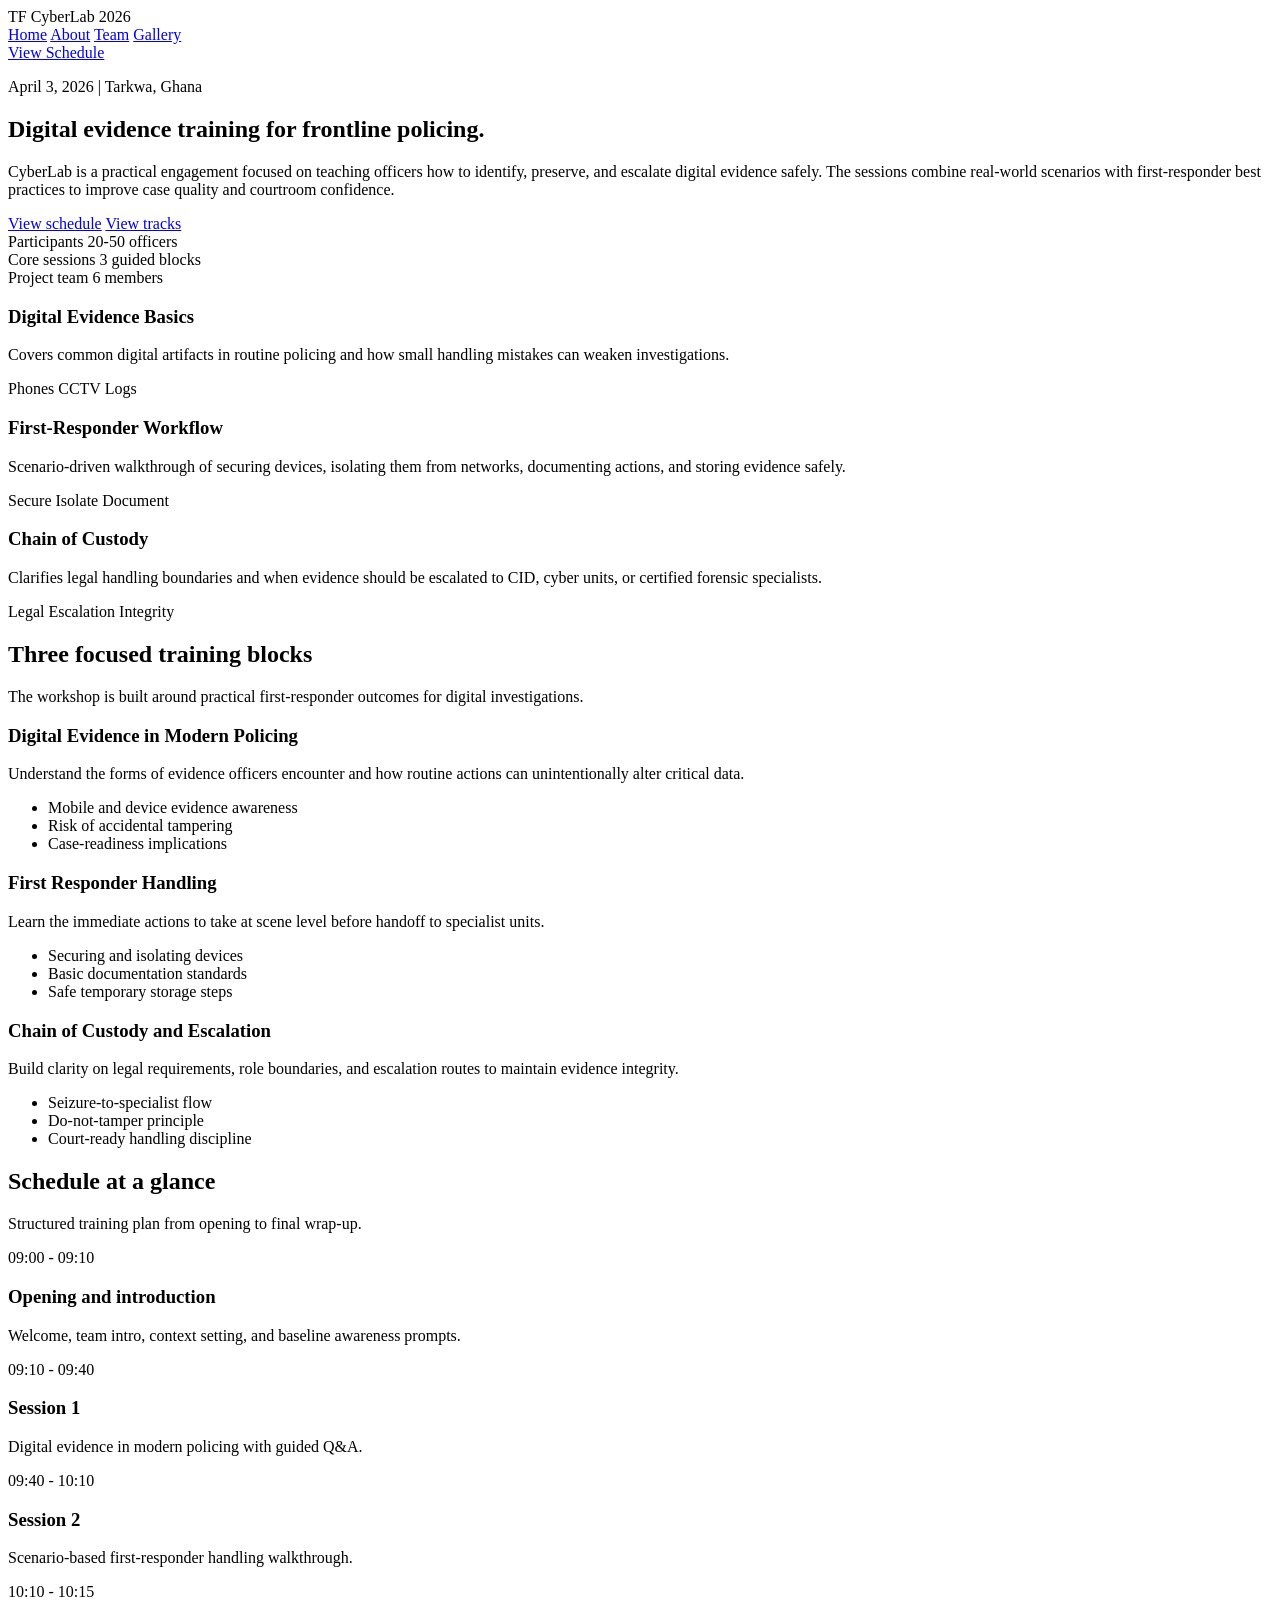
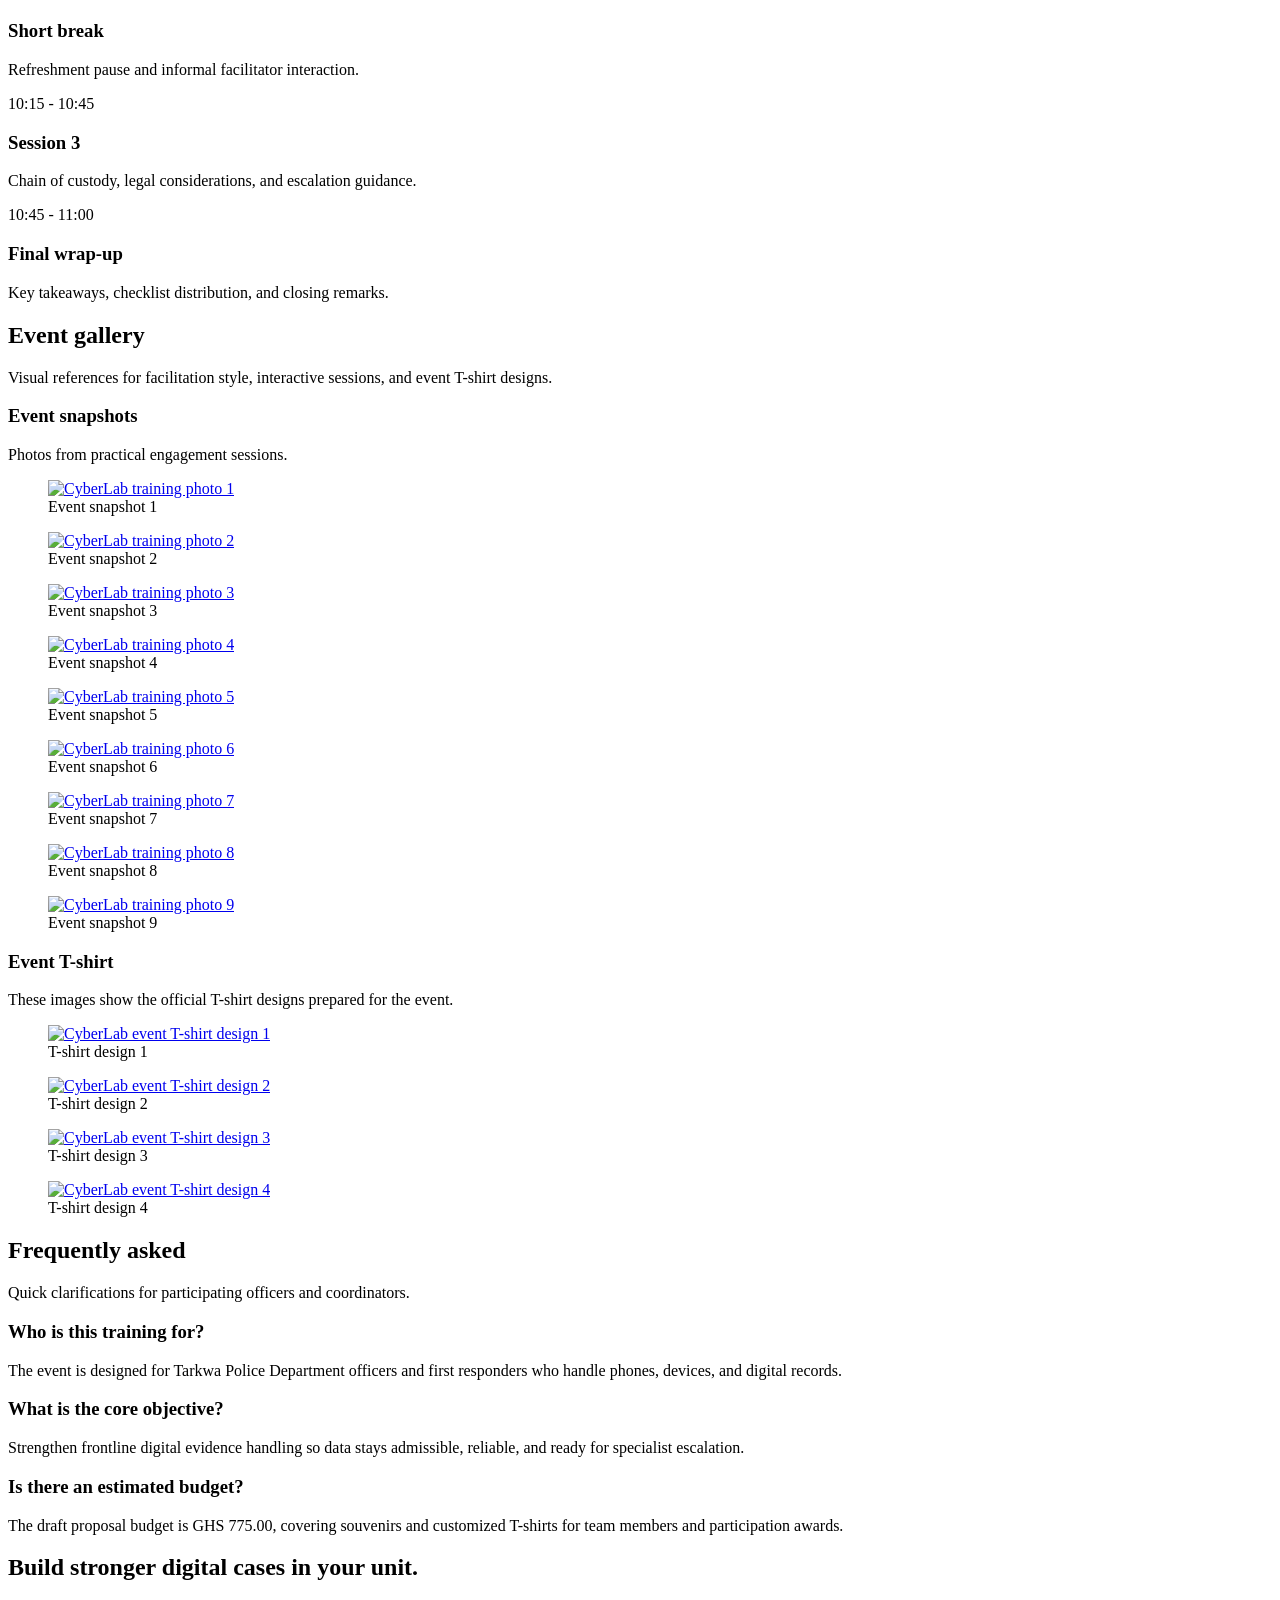
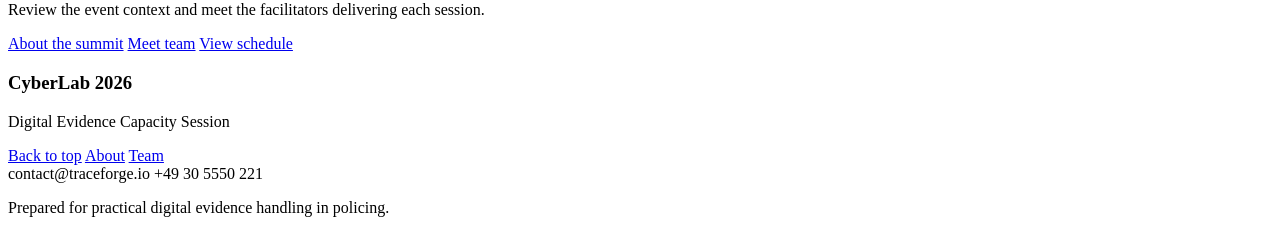
==== index.html @ be818b18 "Add files via upload" ====
<!DOCTYPE html>
<html lang="en">
  <head>
    <meta charset="UTF-8" />
    <meta name="viewport" content="width=device-width, initial-scale=1.0" />
    <title>CyberLab 2026 | Digital Evidence Training Event</title>
    <meta
      name="description"
      content="CyberLab 2026: A practical digital evidence and cyber safety training event for Tarkwa Police Department officers."
    />
    <link rel="preconnect" href="https://fonts.googleapis.com" />
    <link rel="preconnect" href="https://fonts.gstatic.com" crossorigin />
    <link
      href="https://fonts.googleapis.com/css2?family=Space+Grotesk:wght@300;400;500;600;700&family=IBM+Plex+Mono:wght@300;400;500;600&display=swap"
      rel="stylesheet"
    />
    <link rel="stylesheet" href="styles.css" />
  </head>
  <body>
    <div class="noise" aria-hidden="true"></div>
    <header class="site-header" id="top">
      <nav class="nav">
        <div class="brand">
          <span class="brand-mark">TF</span>
          <span class="brand-text">CyberLab 2026</span>
        </div>
        <div class="nav-links">
          <a href="index.html">Home</a>
          <a href="about.html">About</a>
          <a href="team.html">Team</a>
          <a href="#gallery">Gallery</a>
        </div>
        <a class="nav-cta" href="#schedule">View Schedule</a>
      </nav>

      <section class="hero">
        <div class="hero-content">
          <p class="hero-kicker">April 3, 2026 | Tarkwa, Ghana</p>
          <h1>Digital evidence training for frontline policing.</h1>
          <p class="hero-subtitle">
            CyberLab is a practical engagement focused on teaching officers how
            to identify, preserve, and escalate digital evidence safely. The
            sessions combine real-world scenarios with first-responder best
            practices to improve case quality and courtroom confidence.
          </p>
          <div class="hero-actions">
            <a class="primary" href="#schedule">View schedule</a>
            <a class="secondary" href="#tracks">View tracks</a>
          </div>
          <div class="hero-meta">
            <div>
              <span class="meta-label">Participants</span>
              <span class="meta-value">20-50 officers</span>
            </div>
            <div>
              <span class="meta-label">Core sessions</span>
              <span class="meta-value">3 guided blocks</span>
            </div>
            <div>
              <span class="meta-label">Project team</span>
              <span class="meta-value">6 members</span>
            </div>
          </div>
        </div>
        <div class="hero-panel">
          <div class="panel-card">
            <h3>Digital Evidence Basics</h3>
            <p>
              Covers common digital artifacts in routine policing and how small
              handling mistakes can weaken investigations.
            </p>
            <div class="panel-tags">
              <span>Phones</span>
              <span>CCTV</span>
              <span>Logs</span>
            </div>
          </div>
          <div class="panel-card panel-highlight">
            <h3>First-Responder Workflow</h3>
            <p>
              Scenario-driven walkthrough of securing devices, isolating them
              from networks, documenting actions, and storing evidence safely.
            </p>
            <div class="panel-tags">
              <span>Secure</span>
              <span>Isolate</span>
              <span>Document</span>
            </div>
          </div>
          <div class="panel-card">
            <h3>Chain of Custody</h3>
            <p>
              Clarifies legal handling boundaries and when evidence should be
              escalated to CID, cyber units, or certified forensic specialists.
            </p>
            <div class="panel-tags">
              <span>Legal</span>
              <span>Escalation</span>
              <span>Integrity</span>
            </div>
          </div>
        </div>
      </section>
    </header>

    <main>
      <section class="tracks" id="tracks">
        <div class="section-header">
          <h2>Three focused training blocks</h2>
          <p>
            The workshop is built around practical first-responder outcomes for
            digital investigations.
          </p>
        </div>
        <div class="track-grid">
          <article class="track-card">
            <h3>Digital Evidence in Modern Policing</h3>
            <p>
              Understand the forms of evidence officers encounter and how routine
              actions can unintentionally alter critical data.
            </p>
            <ul>
              <li>Mobile and device evidence awareness</li>
              <li>Risk of accidental tampering</li>
              <li>Case-readiness implications</li>
            </ul>
          </article>
          <article class="track-card">
            <h3>First Responder Handling</h3>
            <p>
              Learn the immediate actions to take at scene level before handoff
              to specialist units.
            </p>
            <ul>
              <li>Securing and isolating devices</li>
              <li>Basic documentation standards</li>
              <li>Safe temporary storage steps</li>
            </ul>
          </article>
          <article class="track-card">
            <h3>Chain of Custody and Escalation</h3>
            <p>
              Build clarity on legal requirements, role boundaries, and escalation
              routes to maintain evidence integrity.
            </p>
            <ul>
              <li>Seizure-to-specialist flow</li>
              <li>Do-not-tamper principle</li>
              <li>Court-ready handling discipline</li>
            </ul>
          </article>
        </div>
      </section>

      <section class="schedule" id="schedule">
        <div class="section-header">
          <h2>Schedule at a glance</h2>
          <p>Structured training plan from opening to final wrap-up.</p>
        </div>
        <div class="schedule-grid">
          <div class="schedule-card">
            <span class="time">09:00 - 09:10</span>
            <h3>Opening and introduction</h3>
            <p>Welcome, team intro, context setting, and baseline awareness prompts.</p>
          </div>
          <div class="schedule-card">
            <span class="time">09:10 - 09:40</span>
            <h3>Session 1</h3>
            <p>Digital evidence in modern policing with guided Q&A.</p>
          </div>
          <div class="schedule-card">
            <span class="time">09:40 - 10:10</span>
            <h3>Session 2</h3>
            <p>Scenario-based first-responder handling walkthrough.</p>
          </div>
          <div class="schedule-card">
            <span class="time">10:10 - 10:15</span>
            <h3>Short break</h3>
            <p>Refreshment pause and informal facilitator interaction.</p>
          </div>
          <div class="schedule-card">
            <span class="time">10:15 - 10:45</span>
            <h3>Session 3</h3>
            <p>Chain of custody, legal considerations, and escalation guidance.</p>
          </div>
          <div class="schedule-card">
            <span class="time">10:45 - 11:00</span>
            <h3>Final wrap-up</h3>
            <p>Key takeaways, checklist distribution, and closing remarks.</p>
          </div>
        </div>
      </section>
      <section class="gallery" id="gallery">
        <div class="section-header">
          <h2>Event gallery</h2>
          <p>Visual references for facilitation style, interactive sessions, and event T-shirt designs.</p>
        </div>
        <div class="gallery-subhead">
          <h3>Event snapshots</h3>
          <p>Photos from practical engagement sessions.</p>
        </div>
        <div class="gallery-grid">
          <figure class="gallery-card">
            <a href="photo_2026-03-03_19-58-58.jpg" target="_blank" rel="noopener noreferrer">
              <img
                src="photo_2026-03-03_19-58-58.jpg"
                alt="CyberLab training photo 1"
                loading="lazy"
              />
            </a>
            <figcaption>Event snapshot 1</figcaption>
          </figure>
          <figure class="gallery-card">
            <a href="photo_2026-03-03_19-58-59.jpg" target="_blank" rel="noopener noreferrer">
              <img
                src="photo_2026-03-03_19-58-59.jpg"
                alt="CyberLab training photo 2"
                loading="lazy"
              />
            </a>
            <figcaption>Event snapshot 2</figcaption>
          </figure>
          <figure class="gallery-card">
            <a href="photo_2026-03-03_19-59-12.jpg" target="_blank" rel="noopener noreferrer">
              <img
                src="photo_2026-03-03_19-59-12.jpg"
                alt="CyberLab training photo 3"
                loading="lazy"
              />
            </a>
            <figcaption>Event snapshot 3</figcaption>
          </figure>
          <figure class="gallery-card">
            <a href="photo_2026-03-03_19-59-26.jpg" target="_blank" rel="noopener noreferrer">
              <img
                src="photo_2026-03-03_19-59-26.jpg"
                alt="CyberLab training photo 4"
                loading="lazy"
              />
            </a>
            <figcaption>Event snapshot 4</figcaption>
          </figure>
          <figure class="gallery-card">
            <a href="photo_2026-03-03_19-59-29.jpg" target="_blank" rel="noopener noreferrer">
              <img
                src="photo_2026-03-03_19-59-29.jpg"
                alt="CyberLab training photo 5"
                loading="lazy"
              />
            </a>
            <figcaption>Event snapshot 5</figcaption>
          </figure>
          <figure class="gallery-card">
            <a href="photo_2026-03-03_20-04-08.jpg" target="_blank" rel="noopener noreferrer">
              <img
                src="photo_2026-03-03_20-04-08.jpg"
                alt="CyberLab training photo 6"
                loading="lazy"
              />
            </a>
            <figcaption>Event snapshot 6</figcaption>
          </figure>
          <figure class="gallery-card">
            <a href="photo_2026-03-03_20-04-20.jpg" target="_blank" rel="noopener noreferrer">
              <img
                src="photo_2026-03-03_20-04-20.jpg"
                alt="CyberLab training photo 7"
                loading="lazy"
              />
            </a>
            <figcaption>Event snapshot 7</figcaption>
          </figure>
          <figure class="gallery-card">
            <a href="photo_2026-03-03_20-05-11.jpg" target="_blank" rel="noopener noreferrer">
              <img
                src="photo_2026-03-03_20-05-11.jpg"
                alt="CyberLab training photo 8"
                loading="lazy"
              />
            </a>
            <figcaption>Event snapshot 8</figcaption>
          </figure>
          <figure class="gallery-card">
            <a href="photo_2026-03-03_20-05-29.jpg" target="_blank" rel="noopener noreferrer">
              <img
                src="photo_2026-03-03_20-05-29.jpg"
                alt="CyberLab training photo 9"
                loading="lazy"
              />
            </a>
            <figcaption>Event snapshot 9</figcaption>
          </figure>
        </div>

        <div class="gallery-subhead">
          <h3>Event T-shirt</h3>
          <p>These images show the official T-shirt designs prepared for the event.</p>
        </div>
        <div class="gallery-grid">
          <figure class="gallery-card">
            <a href="IMG-20260313-WA0047.jpg" target="_blank" rel="noopener noreferrer">
              <img
                src="IMG-20260313-WA0047.jpg"
                alt="CyberLab event T-shirt design 1"
                loading="lazy"
              />
            </a>
            <figcaption>T-shirt design 1</figcaption>
          </figure>
          <figure class="gallery-card">
            <a href="IMG-20260313-WA0048.jpg" target="_blank" rel="noopener noreferrer">
              <img
                src="IMG-20260313-WA0048.jpg"
                alt="CyberLab event T-shirt design 2"
                loading="lazy"
              />
            </a>
            <figcaption>T-shirt design 2</figcaption>
          </figure>
          <figure class="gallery-card">
            <a href="IMG-20260313-WA0049.jpg" target="_blank" rel="noopener noreferrer">
              <img
                src="IMG-20260313-WA0049.jpg"
                alt="CyberLab event T-shirt design 3"
                loading="lazy"
              />
            </a>
            <figcaption>T-shirt design 3</figcaption>
          </figure>
          <figure class="gallery-card">
            <a href="IMG-20260313-WA0050.jpg" target="_blank" rel="noopener noreferrer">
              <img
                src="IMG-20260313-WA0050.jpg"
                alt="CyberLab event T-shirt design 4"
                loading="lazy"
              />
            </a>
            <figcaption>T-shirt design 4</figcaption>
          </figure>
        </div>
      </section>

      <section class="faq" id="faq">
        <div class="section-header">
          <h2>Frequently asked</h2>
          <p>Quick clarifications for participating officers and coordinators.</p>
        </div>
        <div class="faq-grid">
          <div class="faq-item">
            <h3>Who is this training for?</h3>
            <p>
              The event is designed for Tarkwa Police Department officers and
              first responders who handle phones, devices, and digital records.
            </p>
          </div>
          <div class="faq-item">
            <h3>What is the core objective?</h3>
            <p>
              Strengthen frontline digital evidence handling so data stays
              admissible, reliable, and ready for specialist escalation.
            </p>
          </div>
          <div class="faq-item">
            <h3>Is there an estimated budget?</h3>
            <p>
              The draft proposal budget is GHS 775.00, covering souvenirs and
              customized T-shirts for team members and participation awards.
            </p>
          </div>
        </div>
      </section>

      <section class="cta-strip">
        <div>
          <h2>Build stronger digital cases in your unit.</h2>
          <p>Review the event context and meet the facilitators delivering each session.</p>
        </div>
        <div class="cta-actions">
          <a class="secondary" href="about.html">About the summit</a>
          <a class="secondary" href="team.html">Meet team</a>
          <a class="primary" href="#schedule">View schedule</a>
        </div>
      </section>
    </main>

    <footer class="footer">
      <div class="footer-content">
        <div>
          <h3>CyberLab 2026</h3>
          <p>Digital Evidence Capacity Session</p>
        </div>
        <div class="footer-links">
          <a href="#top">Back to top</a>
          <a href="about.html">About</a>
          <a href="team.html">Team</a>
        </div>
        <div class="footer-contact">
          <span>contact@traceforge.io</span>
          <span>+49 30 5550 221</span>
        </div>
      </div>
      <p class="footer-note">Prepared for practical digital evidence handling in policing.</p>
    </footer>

    <script src="script.js"></script>
  </body>
</html>
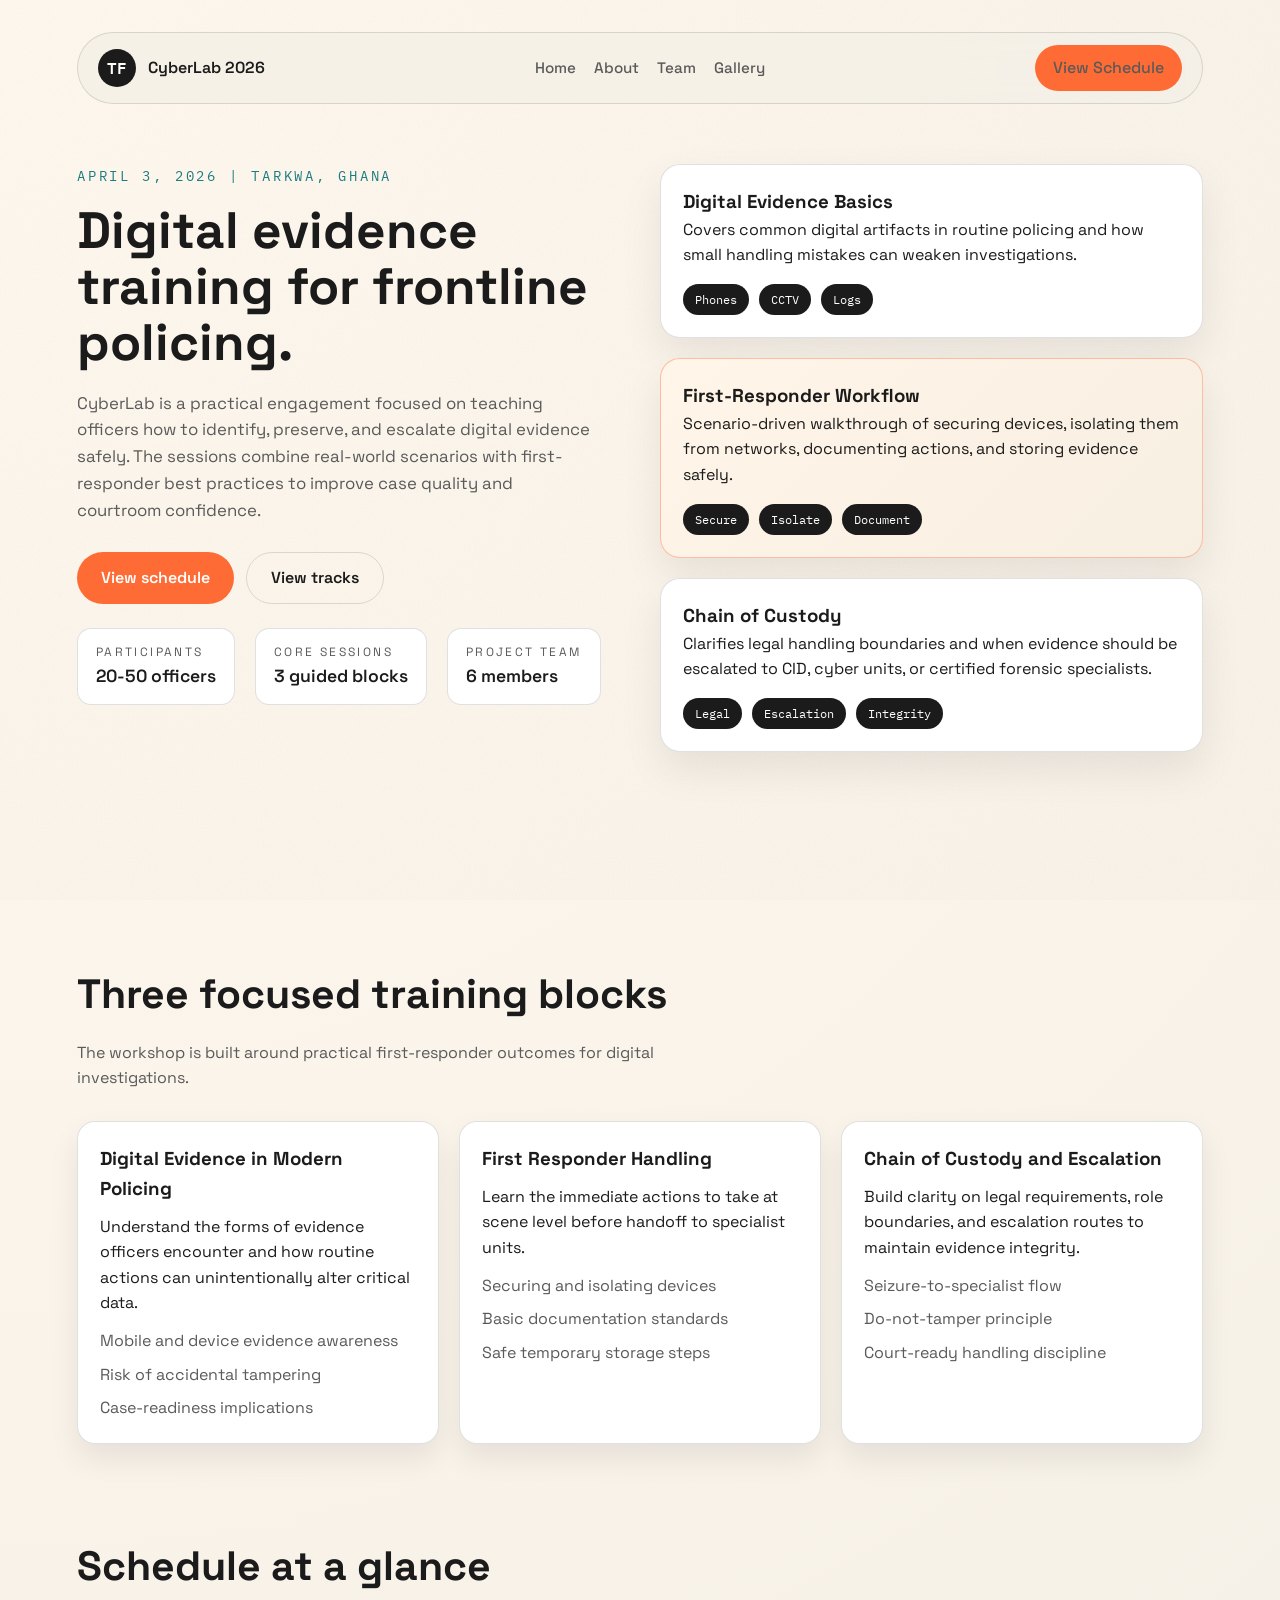
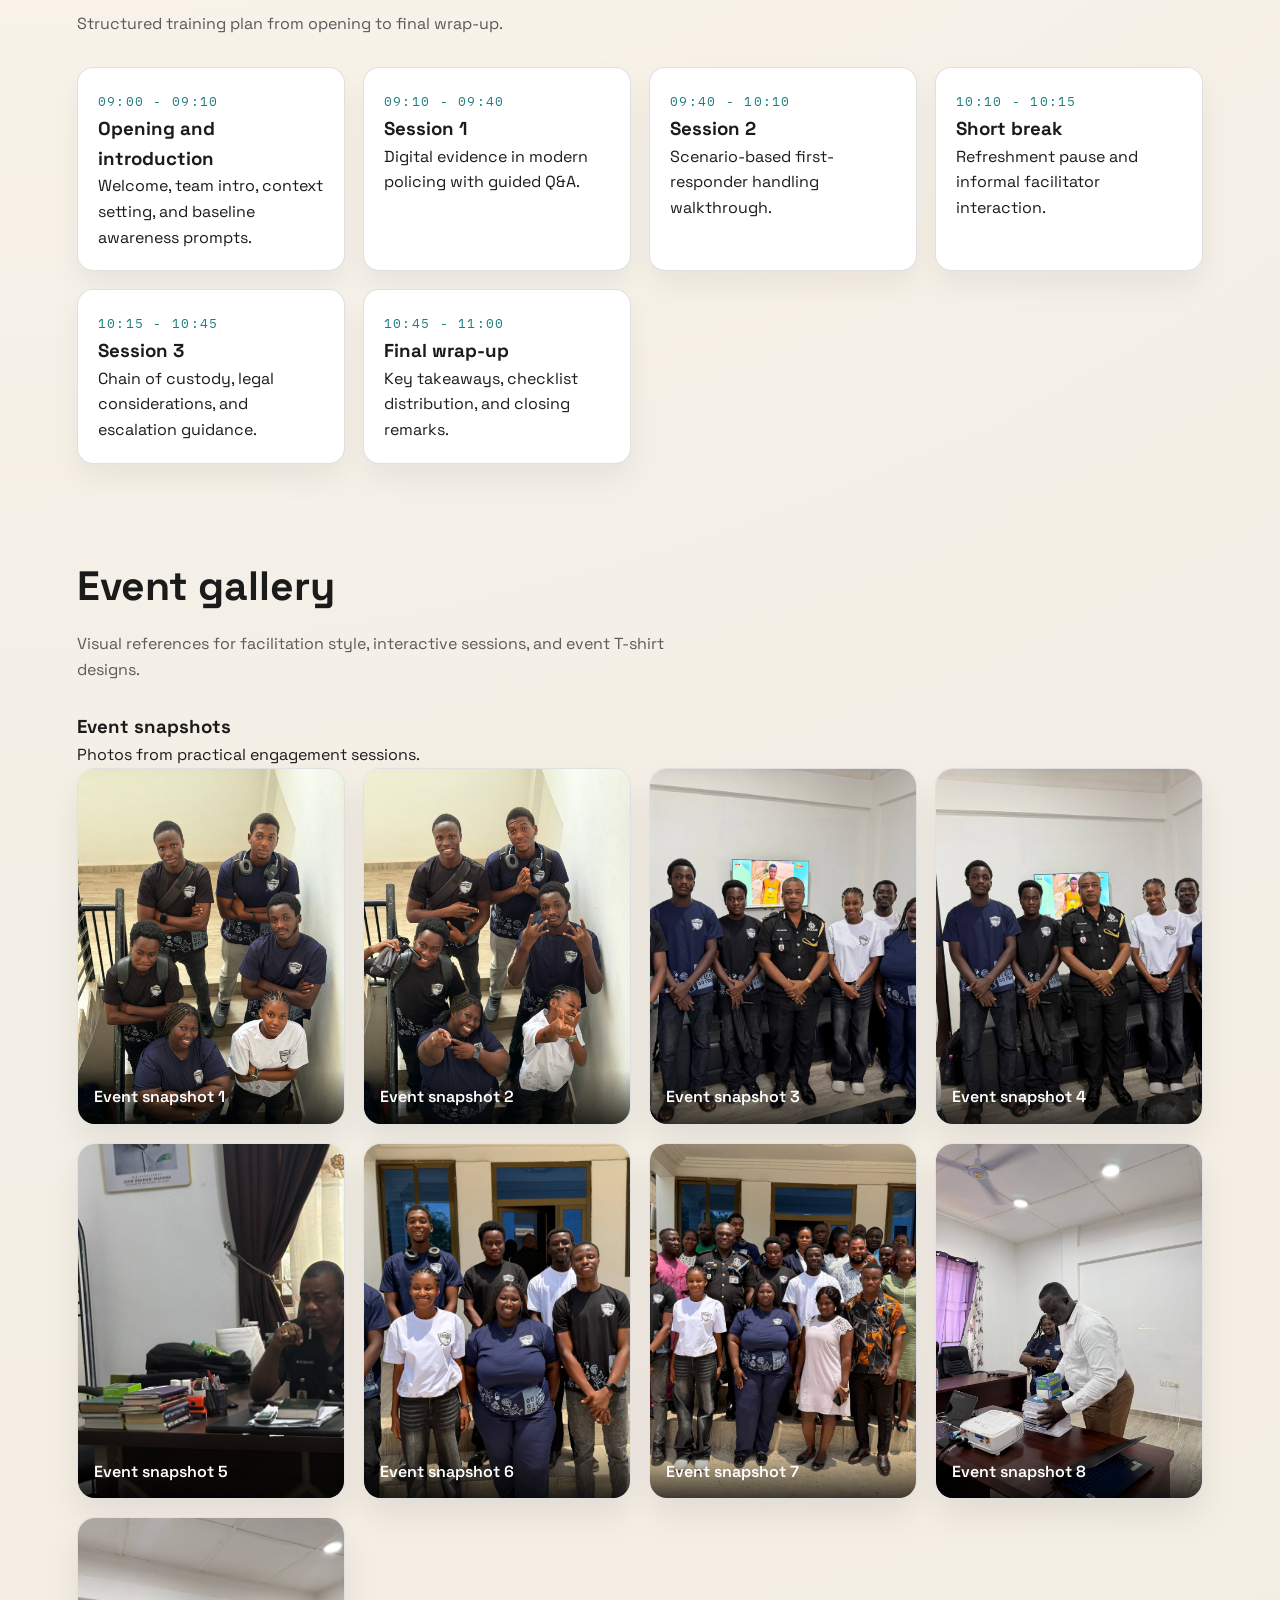
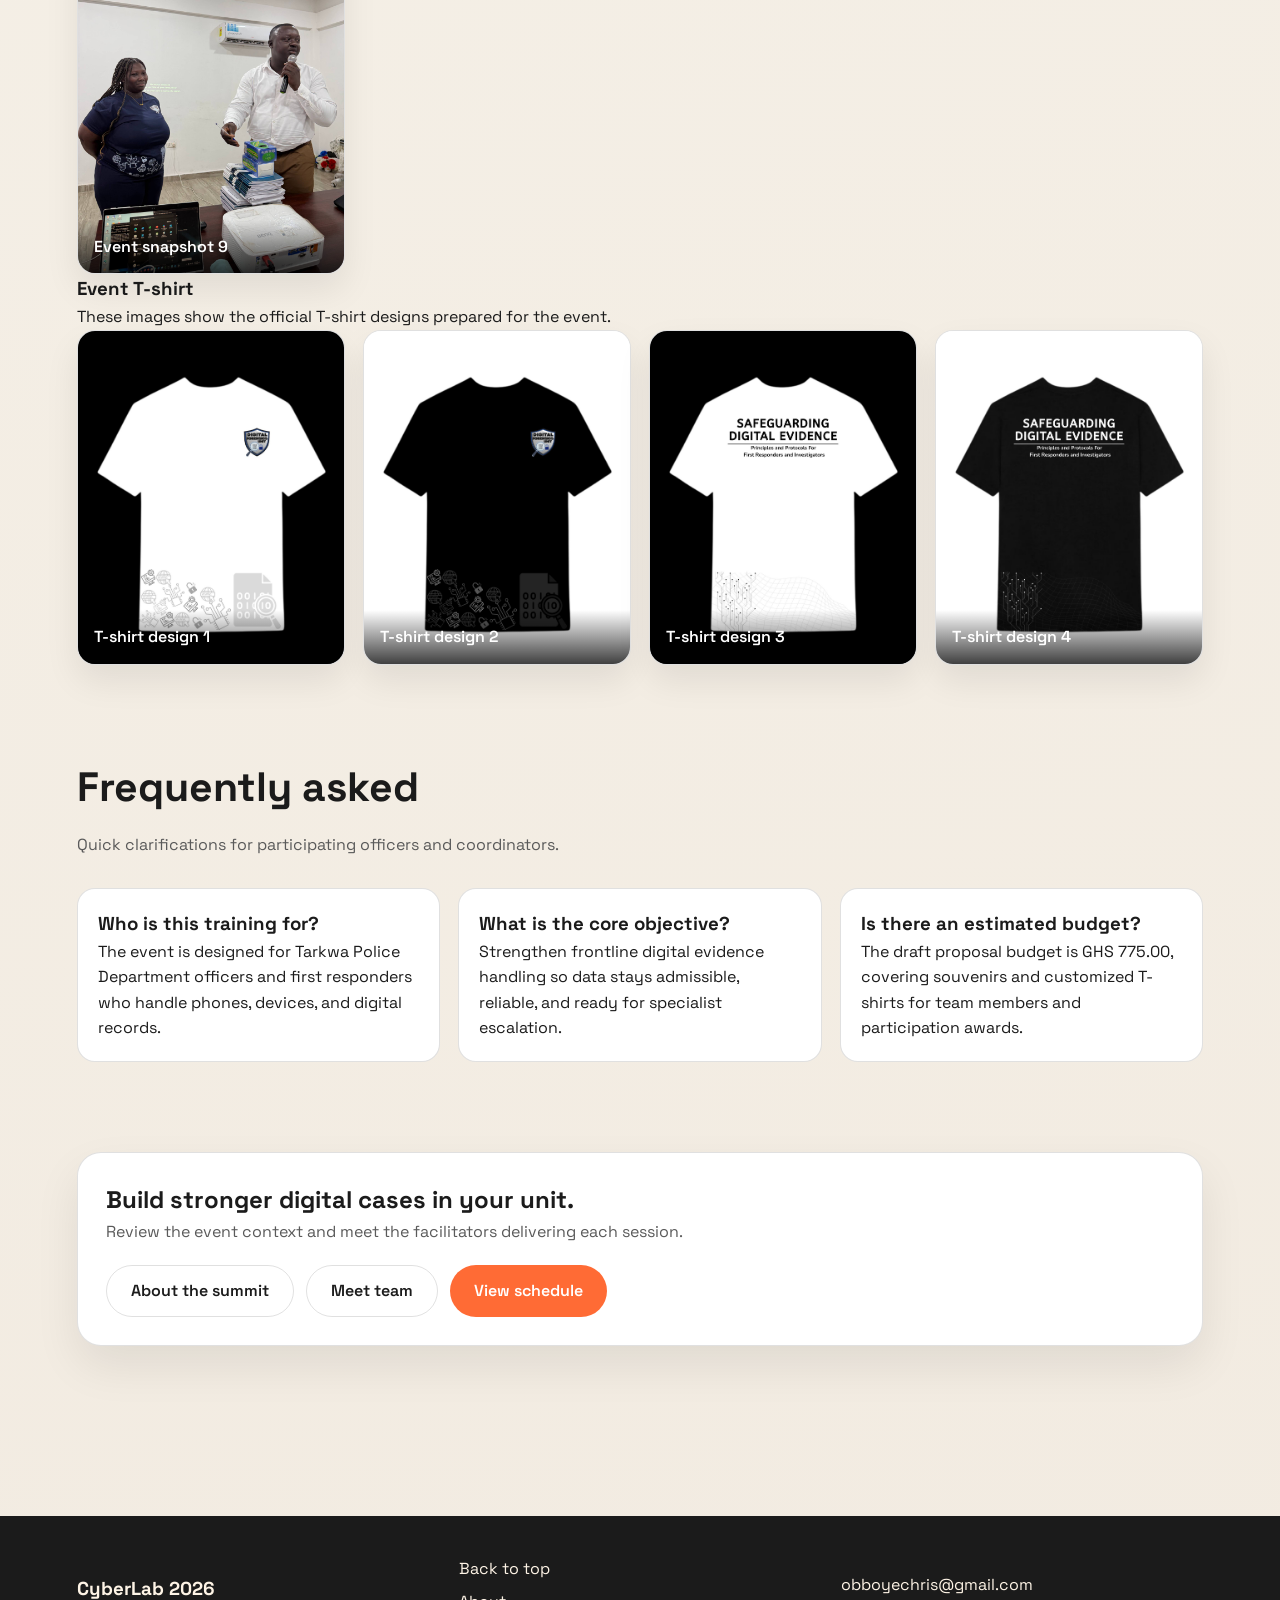
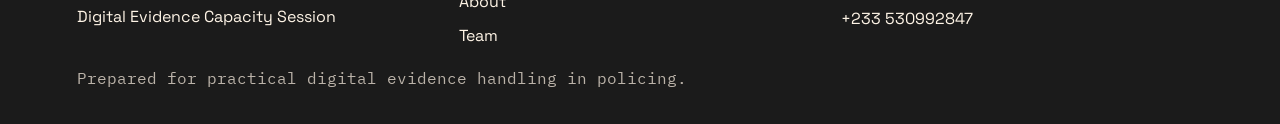
==== commit 30c7f7f3: "Fix HTML encoding issues and clean up markup" ====
--- a/index.html
+++ b/index.html
@@ -395,8 +395,8 @@
           <a href="team.html">Team</a>
         </div>
         <div class="footer-contact">
-          <span>contact@traceforge.io</span>
-          <span>+49 30 5550 221</span>
+          <span>obboyechris@gmail.com</span>
+          <span>+233 530992847</span>
         </div>
       </div>
       <p class="footer-note">Prepared for practical digital evidence handling in policing.</p>
--- a/styles.css
+++ b/styles.css
@@ -0,0 +1,664 @@
+:root {
+  color-scheme: light;
+  --bg: #f5f0e7;
+  --bg-deep: #efe6d9;
+  --ink: #1b1b1b;
+  --muted: #5a5a5a;
+  --accent: #ff6b35;
+  --accent-dark: #c64c1a;
+  --teal: #1c7c7e;
+  --card: #ffffff;
+  --border: rgba(0, 0, 0, 0.12);
+  --shadow: 0 20px 60px rgba(0, 0, 0, 0.12);
+  --mono: "IBM Plex Mono", monospace;
+  --sans: "Space Grotesk", sans-serif;
+}
+
+* {
+  box-sizing: border-box;
+  margin: 0;
+  padding: 0;
+}
+
+body {
+  font-family: var(--sans);
+  background: radial-gradient(circle at top left, #fff8ee 0%, var(--bg) 45%, #f2ebe1 100%);
+  color: var(--ink);
+  line-height: 1.6;
+}
+
+.noise {
+  position: fixed;
+  inset: 0;
+  background-image: url("data:image/svg+xml,%3Csvg xmlns='http://www.w3.org/2000/svg' width='160' height='160' viewBox='0 0 160 160'%3E%3Cfilter id='n'%3E%3CfeTurbulence type='fractalNoise' baseFrequency='0.8' numOctaves='2' stitchTiles='stitch'/%3E%3C/filter%3E%3Crect width='160' height='160' filter='url(%23n)' opacity='0.06'/%3E%3C/svg%3E");
+  pointer-events: none;
+  mix-blend-mode: multiply;
+  z-index: 1;
+}
+
+.site-header {
+  position: relative;
+  overflow: hidden;
+  padding: 32px 6vw 80px;
+}
+
+.nav {
+  display: flex;
+  align-items: center;
+  justify-content: space-between;
+  gap: 24px;
+  position: sticky;
+  top: 0;
+  z-index: 5;
+  background: rgba(245, 240, 231, 0.85);
+  border: 1px solid var(--border);
+  border-radius: 999px;
+  padding: 12px 20px;
+  backdrop-filter: blur(10px);
+}
+
+.brand {
+  display: flex;
+  align-items: center;
+  gap: 12px;
+  font-weight: 600;
+}
+
+.brand-mark {
+  display: grid;
+  place-items: center;
+  width: 38px;
+  height: 38px;
+  border-radius: 50%;
+  background: var(--ink);
+  color: #fff;
+  font-family: var(--mono);
+}
+
+.brand-text {
+  font-size: 1rem;
+}
+
+.nav-links {
+  display: flex;
+  gap: 18px;
+  font-size: 0.95rem;
+}
+
+.nav a {
+  color: var(--muted);
+  text-decoration: none;
+  font-weight: 500;
+}
+
+.nav a:hover {
+  color: var(--ink);
+}
+
+.nav-cta {
+  background: var(--accent);
+  color: #fff;
+  border: none;
+  padding: 10px 18px;
+  border-radius: 999px;
+  font-weight: 600;
+  cursor: pointer;
+  text-decoration: none;
+  display: inline-flex;
+  align-items: center;
+  transition: transform 0.2s ease, box-shadow 0.2s ease;
+}
+
+.nav-cta:hover {
+  transform: translateY(-1px);
+  box-shadow: var(--shadow);
+}
+
+.hero {
+  display: grid;
+  grid-template-columns: repeat(auto-fit, minmax(280px, 1fr));
+  gap: 40px;
+  margin-top: 60px;
+  position: relative;
+  z-index: 2;
+}
+
+.hero-content h1 {
+  font-size: clamp(2.6rem, 4vw, 4.4rem);
+  line-height: 1.1;
+  margin-bottom: 18px;
+}
+
+.hero-kicker {
+  font-family: var(--mono);
+  text-transform: uppercase;
+  font-size: 0.9rem;
+  letter-spacing: 0.2em;
+  color: var(--teal);
+  margin-bottom: 16px;
+}
+
+.hero-subtitle {
+  font-size: 1.05rem;
+  color: var(--muted);
+  max-width: 520px;
+}
+
+.hero-actions {
+  display: flex;
+  flex-wrap: wrap;
+  gap: 12px;
+  margin: 28px 0 24px;
+}
+.secondary {
+  background: transparent;
+  border: 1px solid var(--border);
+  color: var(--ink);
+}
+
+.secondary:hover {
+  transform: translateY(-1px);
+  box-shadow: var(--shadow);
+}
+
+.primary,
+.secondary {
+  border: none;
+  border-radius: 999px;
+  padding: 12px 24px;
+  font-weight: 600;
+  cursor: pointer;
+  transition: transform 0.2s ease, box-shadow 0.2s ease;
+  text-decoration: none;
+  display: inline-flex;
+  align-items: center;
+  justify-content: center;
+  gap: 8px;
+}
+
+.primary {
+  background: var(--accent);
+  color: #fff;
+}
+
+.secondary {
+  background: transparent;
+  border: 1px solid var(--border);
+  color: var(--ink);
+}
+
+.primary:hover,
+.secondary:hover {
+  transform: translateY(-1px);
+  box-shadow: var(--shadow);
+}
+
+.page-hero {
+  margin-top: 50px;
+  display: grid;
+  gap: 20px;
+  max-width: 720px;
+  position: relative;
+  z-index: 2;
+}
+
+.page-hero h1 {
+  font-size: clamp(2.4rem, 4vw, 3.8rem);
+  line-height: 1.1;
+}
+
+.page-hero p {
+  color: var(--muted);
+  font-size: 1.05rem;
+}
+
+.hero-meta {
+  display: flex;
+  flex-wrap: wrap;
+  gap: 20px;
+}
+
+.hero-meta div {
+  background: var(--card);
+  border-radius: 14px;
+  padding: 14px 18px;
+  border: 1px solid var(--border);
+  min-width: 150px;
+}
+
+.meta-label {
+  display: block;
+  font-size: 0.75rem;
+  text-transform: uppercase;
+  letter-spacing: 0.2em;
+  color: var(--muted);
+}
+
+.meta-value {
+  font-size: 1.1rem;
+  font-weight: 600;
+}
+
+.hero-panel {
+  display: grid;
+  gap: 20px;
+}
+
+.panel-card {
+  background: var(--card);
+  border-radius: 20px;
+  padding: 22px;
+  border: 1px solid var(--border);
+  box-shadow: 0 18px 40px rgba(0, 0, 0, 0.08);
+  transition: transform 0.2s ease;
+}
+
+.panel-card:hover {
+  transform: translateY(-4px);
+}
+
+.panel-highlight {
+  background: linear-gradient(135deg, #fff5e8, #f7efe2);
+  border: 1px solid rgba(255, 107, 53, 0.4);
+}
+
+.panel-tags {
+  display: flex;
+  gap: 10px;
+  margin-top: 16px;
+  flex-wrap: wrap;
+}
+
+.panel-tags span {
+  background: #1b1b1b;
+  color: #fff;
+  padding: 6px 12px;
+  border-radius: 999px;
+  font-size: 0.75rem;
+  font-family: var(--mono);
+}
+
+main {
+  padding: 40px 6vw 80px;
+}
+
+section {
+  margin-bottom: 90px;
+}
+
+.section-header {
+  max-width: 620px;
+  margin-bottom: 30px;
+}
+
+.section-header h2 {
+  font-size: clamp(2rem, 3.2vw, 3rem);
+  margin-bottom: 12px;
+}
+
+.section-header p {
+  color: var(--muted);
+}
+
+.about {
+  display: grid;
+  grid-template-columns: repeat(auto-fit, minmax(280px, 1fr));
+  gap: 40px;
+  align-items: center;
+}
+
+.about-list {
+  list-style: none;
+  margin-top: 18px;
+  display: grid;
+  gap: 12px;
+}
+
+.about-list li {
+  padding-left: 24px;
+  position: relative;
+  color: var(--muted);
+}
+
+.about-list li::before {
+  content: "";
+  position: absolute;
+  left: 0;
+  top: 10px;
+  width: 10px;
+  height: 10px;
+  border-radius: 50%;
+  background: var(--accent);
+}
+
+.about-grid {
+  display: grid;
+  grid-template-columns: repeat(2, minmax(150px, 1fr));
+  gap: 16px;
+}
+
+.metric {
+  background: var(--card);
+  border: 1px solid var(--border);
+  padding: 18px;
+  border-radius: 16px;
+  text-align: center;
+}
+
+.metric-value {
+  font-size: 1.6rem;
+  font-weight: 600;
+  display: block;
+}
+
+.metric-label {
+  font-family: var(--mono);
+  font-size: 0.8rem;
+  color: var(--muted);
+  text-transform: uppercase;
+  letter-spacing: 0.15em;
+}
+
+.track-grid {
+  display: grid;
+  grid-template-columns: repeat(auto-fit, minmax(260px, 1fr));
+  gap: 20px;
+}
+
+.track-card {
+  background: var(--card);
+  border-radius: 18px;
+  border: 1px solid var(--border);
+  padding: 22px;
+  box-shadow: 0 14px 30px rgba(0, 0, 0, 0.08);
+}
+
+.track-card h3 {
+  margin-bottom: 10px;
+}
+
+.track-card ul {
+  list-style: none;
+  margin-top: 12px;
+  display: grid;
+  gap: 8px;
+  color: var(--muted);
+}
+
+.schedule-grid {
+  display: grid;
+  grid-template-columns: repeat(auto-fit, minmax(220px, 1fr));
+  gap: 18px;
+}
+
+.schedule-card {
+  background: var(--card);
+  border: 1px solid var(--border);
+  padding: 20px;
+  border-radius: 16px;
+  box-shadow: 0 14px 30px rgba(0, 0, 0, 0.06);
+}
+
+.schedule-card .time {
+  font-family: var(--mono);
+  color: var(--teal);
+  letter-spacing: 0.1em;
+  text-transform: uppercase;
+  font-size: 0.8rem;
+}
+
+.gallery-grid {
+  display: grid;
+  grid-template-columns: repeat(auto-fit, minmax(220px, 1fr));
+  gap: 18px;
+}
+
+.gallery-card {
+  background: var(--card);
+  border-radius: 18px;
+  border: 1px solid var(--border);
+  overflow: hidden;
+  position: relative;
+  min-height: 220px;
+  box-shadow: 0 16px 34px rgba(0, 0, 0, 0.08);
+}
+
+.gallery-card img {
+  width: 100%;
+  height: 100%;
+  object-fit: cover;
+  display: block;
+  transition: transform 0.4s ease;
+}
+
+.gallery-card figcaption {
+  position: absolute;
+  inset: auto 0 0 0;
+  padding: 14px 16px;
+  background: linear-gradient(180deg, rgba(0, 0, 0, 0) 0%, rgba(0, 0, 0, 0.75) 100%);
+  color: #fff;
+  font-weight: 600;
+  pointer-events: none;
+}
+
+.gallery-card:hover img {
+  transform: scale(1.04);
+}
+
+.cta-strip {
+  display: flex;
+  flex-wrap: wrap;
+  gap: 20px;
+  align-items: center;
+  justify-content: space-between;
+  background: #fff;
+  border-radius: 24px;
+  padding: 28px;
+  border: 1px solid var(--border);
+  box-shadow: 0 20px 45px rgba(0, 0, 0, 0.08);
+}
+
+.cta-strip p {
+  color: var(--muted);
+}
+
+.cta-actions {
+  display: flex;
+  flex-wrap: wrap;
+  gap: 12px;
+}
+
+.team-grid {
+  display: grid;
+  grid-template-columns: repeat(auto-fit, minmax(240px, 1fr));
+  gap: 18px;
+}
+
+.team-card {
+  background: var(--card);
+  border-radius: 18px;
+  border: 1px solid var(--border);
+  padding: 18px;
+  display: grid;
+  grid-template-columns: 60px 1fr;
+  gap: 16px;
+  align-items: center;
+}
+
+.team-photo {
+  width: 60px;
+  height: 60px;
+  border-radius: 16px;
+  background: var(--teal);
+  color: #fff;
+  display: grid;
+  place-items: center;
+  font-weight: 600;
+  font-family: var(--mono);
+  overflow: hidden;
+}
+
+.team-photo img {
+  width: 100%;
+  height: 100%;
+  object-fit: cover;
+  display: block;
+}
+
+.team-card span {
+  display: block;
+  color: var(--muted);
+  margin-top: 6px;
+  font-size: 0.9rem;
+}
+
+.team-linkedin {
+  margin-top: 12px;
+  display: inline-flex;
+  align-items: center;
+  gap: 8px;
+  padding: 6px 12px;
+  border-radius: 999px;
+  border: 1px solid #0a66c2;
+  background: #0a66c2;
+  color: #fff;
+  text-decoration: none;
+  font-size: 0.85rem;
+  font-weight: 600;
+  transition: transform 0.2s ease, box-shadow 0.2s ease, background-color 0.2s ease;
+}
+
+.team-linkedin svg {
+  width: 14px;
+  height: 14px;
+  fill: #fff;
+}
+
+.team-linkedin:hover {
+  transform: translateY(-1px);
+  box-shadow: var(--shadow);
+  background: #0857a8;
+}
+
+
+.faq-grid {
+  display: grid;
+  grid-template-columns: repeat(auto-fit, minmax(220px, 1fr));
+  gap: 18px;
+}
+
+.faq-item {
+  background: var(--card);
+  border-radius: 18px;
+  border: 1px solid var(--border);
+  padding: 20px;
+}
+
+.footer {
+  background: #1b1b1b;
+  color: #fef4e6;
+  padding: 40px 6vw 32px;
+}
+
+.footer-content {
+  display: grid;
+  grid-template-columns: repeat(auto-fit, minmax(200px, 1fr));
+  gap: 20px;
+  align-items: center;
+}
+
+.footer-links,
+.footer-contact {
+  display: grid;
+  gap: 8px;
+}
+
+.footer a {
+  color: #fef4e6;
+  text-decoration: none;
+}
+
+.footer-note {
+  margin-top: 18px;
+  font-family: var(--mono);
+  color: rgba(255, 244, 230, 0.7);
+}
+
+@media (max-width: 900px) {
+  .nav {
+    flex-wrap: wrap;
+    justify-content: center;
+  }
+
+  .nav-links {
+    flex-wrap: wrap;
+    justify-content: center;
+  }
+}
+
+@media (max-width: 700px) {
+  .hero-meta {
+    flex-direction: column;
+    align-items: flex-start;
+  }
+
+  .nav {
+    border-radius: 24px;
+  }
+}
+
+@keyframes floatIn {
+  from {
+    opacity: 0;
+    transform: translateY(20px);
+  }
+  to {
+    opacity: 1;
+    transform: translateY(0);
+  }
+}
+
+.hero-content,
+.hero-panel,
+.page-hero,
+.about,
+.track-grid,
+.schedule-grid,
+.gallery-grid,
+.team-grid,
+.faq-grid,
+.cta-strip {
+  animation: floatIn 0.8s ease both;
+}
+
+.hero-panel {
+  animation-delay: 0.1s;
+}
+
+.about {
+  animation-delay: 0.15s;
+}
+
+.track-grid {
+  animation-delay: 0.2s;
+}
+
+.schedule-grid {
+  animation-delay: 0.25s;
+}
+
+.gallery-grid {
+  animation-delay: 0.28s;
+}
+
+.team-grid {
+  animation-delay: 0.3s;
+}
+
+.faq-grid {
+  animation-delay: 0.4s;
+}
+
+.cta-strip {
+  animation-delay: 0.45s;
+}
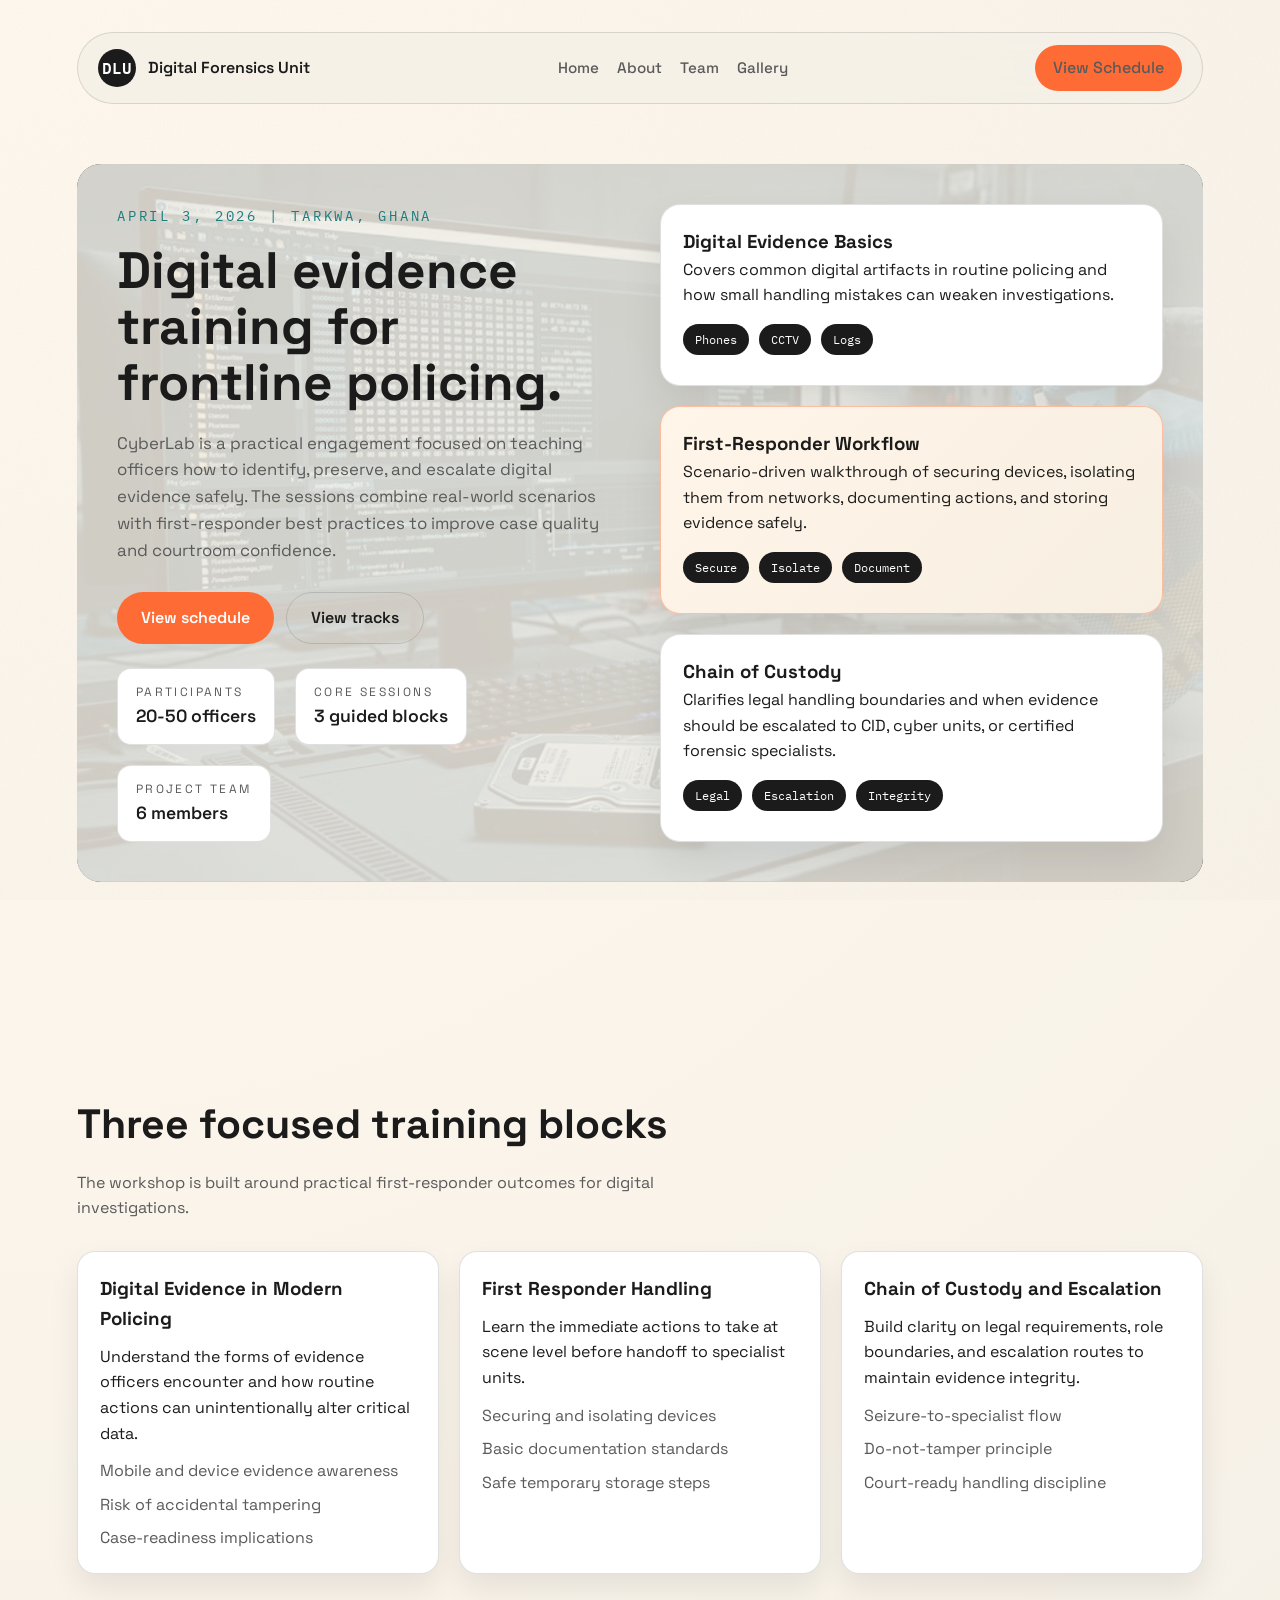
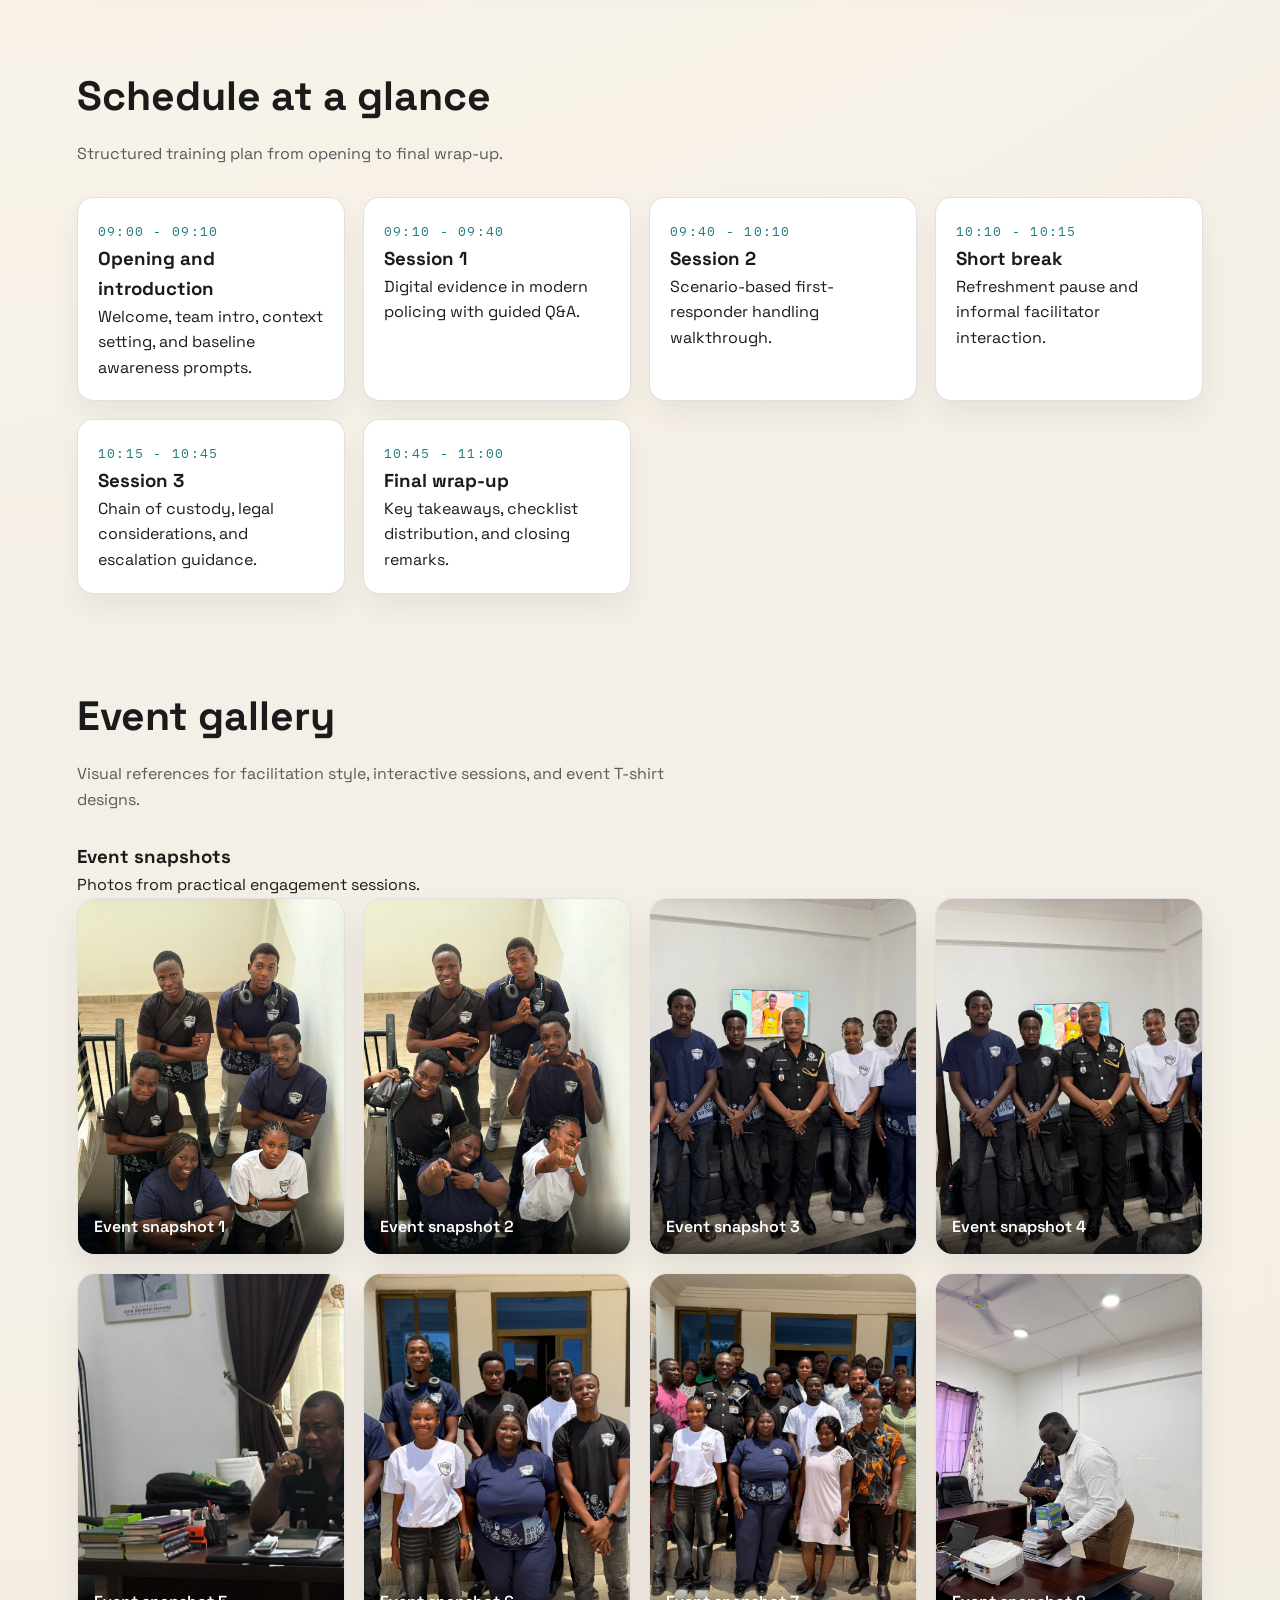
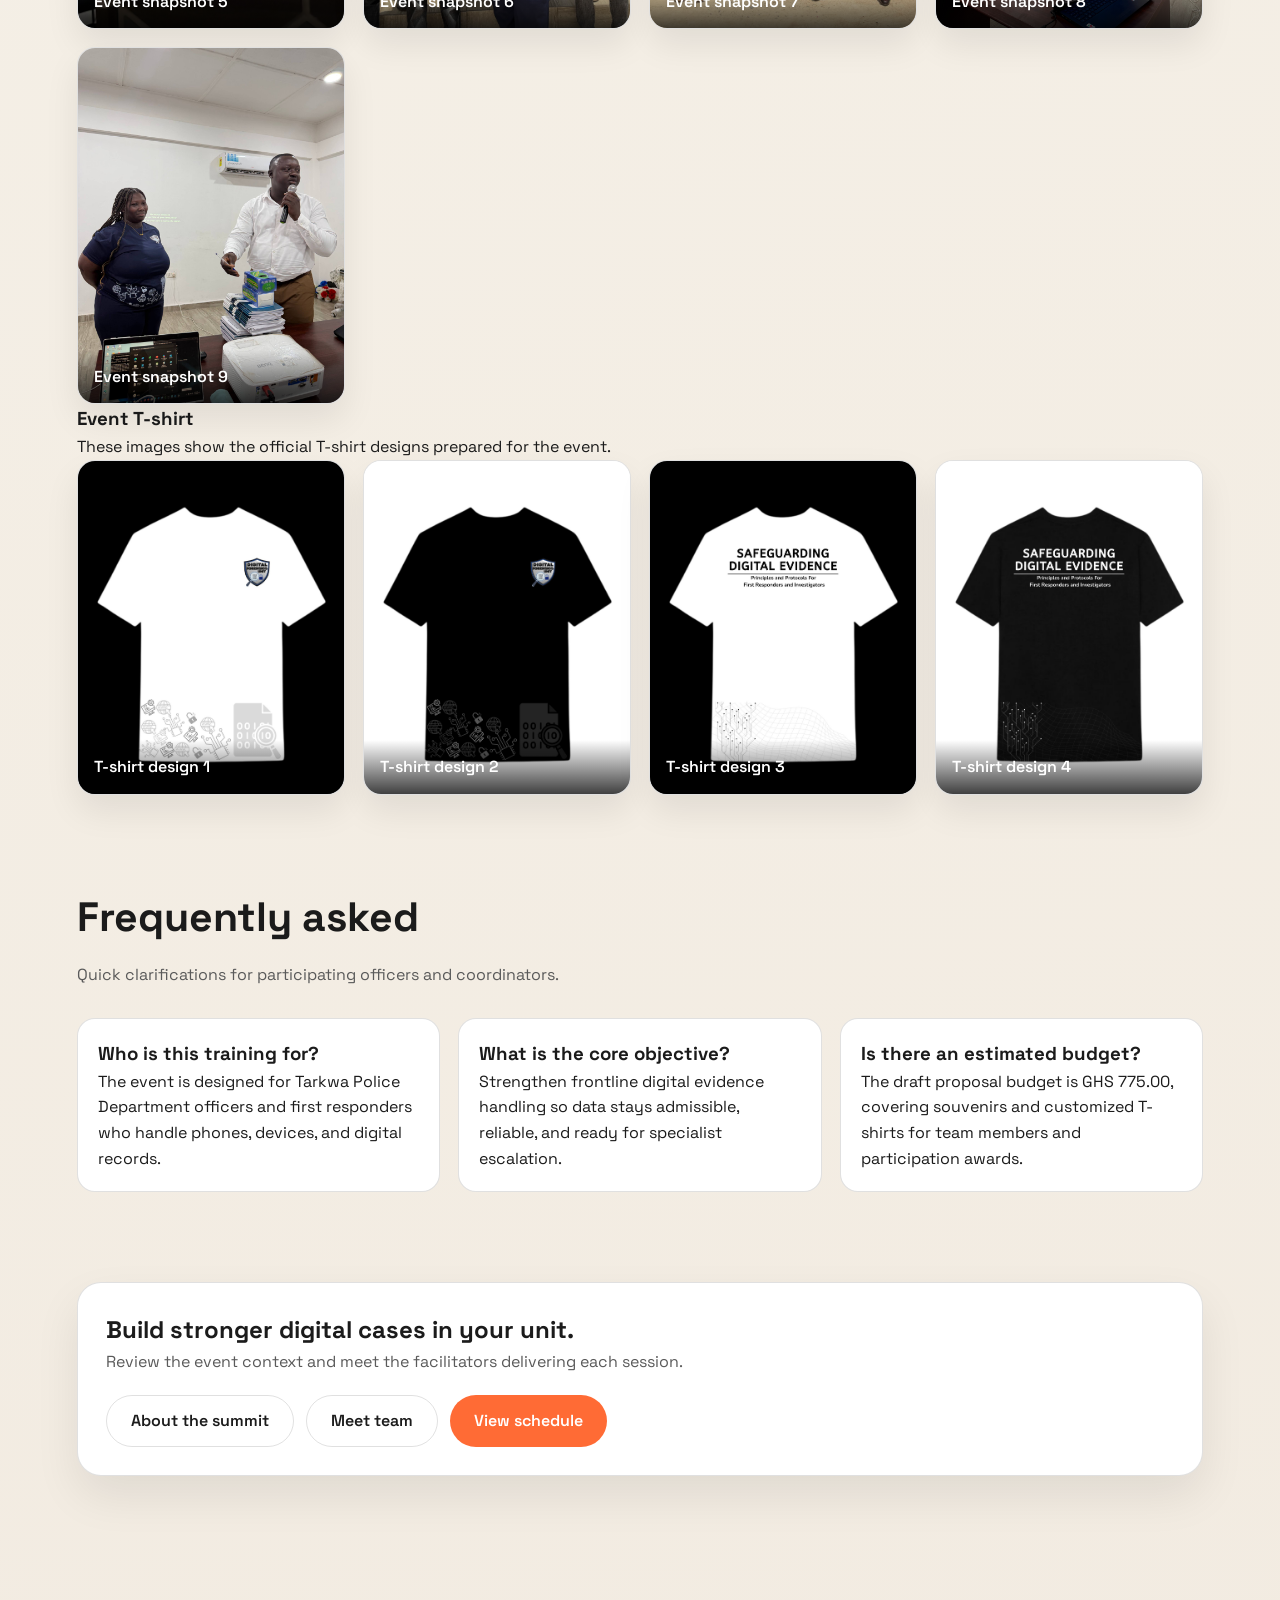
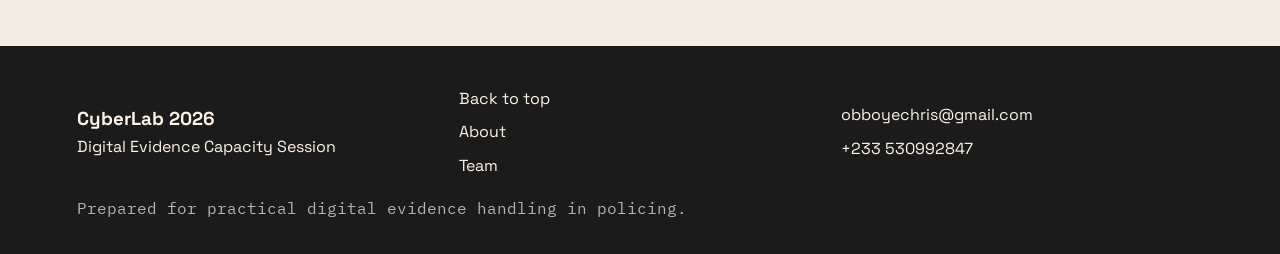
==== commit cb8c826f: "Add files via upload" ====
--- a/index.html
+++ b/index.html
@@ -21,8 +21,8 @@
     <header class="site-header" id="top">
       <nav class="nav">
         <div class="brand">
-          <span class="brand-mark">TF</span>
-          <span class="brand-text">CyberLab 2026</span>
+          <span class="brand-mark">DLU</span>
+          <span class="brand-text">Digital Forensics Unit</span>
         </div>
         <div class="nav-links">
           <a href="index.html">Home</a>
--- a/styles.css
+++ b/styles.css
@@ -121,6 +121,20 @@
   margin-top: 60px;
   position: relative;
   z-index: 2;
+  background-image: url(Gemini_Generated_Image.png);
+  background-size: cover;
+  background-position: center;
+  border-radius: 24px;
+  padding: 40px;
+  overflow: hidden;
+}
+
+.hero::after {
+  content: "";
+  position: absolute;
+  inset: 0;
+  background: rgba(245, 240, 231, 0.85);
+  z-index: -1;
 }
 
 .hero-content h1 {
@@ -196,10 +210,51 @@
 .page-hero {
   margin-top: 50px;
   display: grid;
+  grid-template-columns: 1fr;
   gap: 20px;
-  max-width: 720px;
+  align-items: center;
   position: relative;
   z-index: 2;
+  border-radius: 24px;
+  padding: 40px;
+  overflow: hidden;
+}
+
+.about-hero {
+  background-image: url(Gemini_Generated_Image_hb4l7hb4l7hb4l7h.png);
+  background-size: cover;
+  background-position: center;
+}
+
+.about-hero::after {
+  content: "";
+  position: absolute;
+  inset: 0;
+  background: rgba(245, 240, 231, 0.8);
+  z-index: -1;
+}
+
+.page-hero-content {
+  display: grid;
+  gap: 20px;
+  max-width: 520px;
+}
+
+.page-hero-image {
+  width: 540px;
+  height: 540px;
+  border-radius: 16px;
+  overflow: hidden;
+  border: 1px solid var(--border);
+  box-shadow: 0 10px 30px rgba(0, 0, 0, 0.1);
+  flex-shrink: 0;
+}
+
+.page-hero-image img {
+  width: 100%;
+  height: 100%;
+  object-fit: cover;
+  display: block;
 }
 
 .page-hero h1 {
@@ -303,7 +358,7 @@
 .about {
   display: grid;
   grid-template-columns: repeat(auto-fit, minmax(280px, 1fr));
-  gap: 40px;
+  gap: 20px;
   align-items: center;
 }
 
@@ -471,7 +526,7 @@
 .team-grid {
   display: grid;
   grid-template-columns: repeat(auto-fit, minmax(240px, 1fr));
-  gap: 18px;
+  gap: 12px;
 }
 
 .team-card {
@@ -604,6 +659,21 @@
 
   .nav {
     border-radius: 24px;
+  }
+
+  .page-hero {
+    grid-template-columns: 1fr;
+    gap: 30px;
+  }
+
+  .page-hero-content {
+    max-width: 100%;
+  }
+
+  .page-hero-image {
+    width: 280px;
+    height: 280px;
+    margin: 0 auto;
   }
 }
 
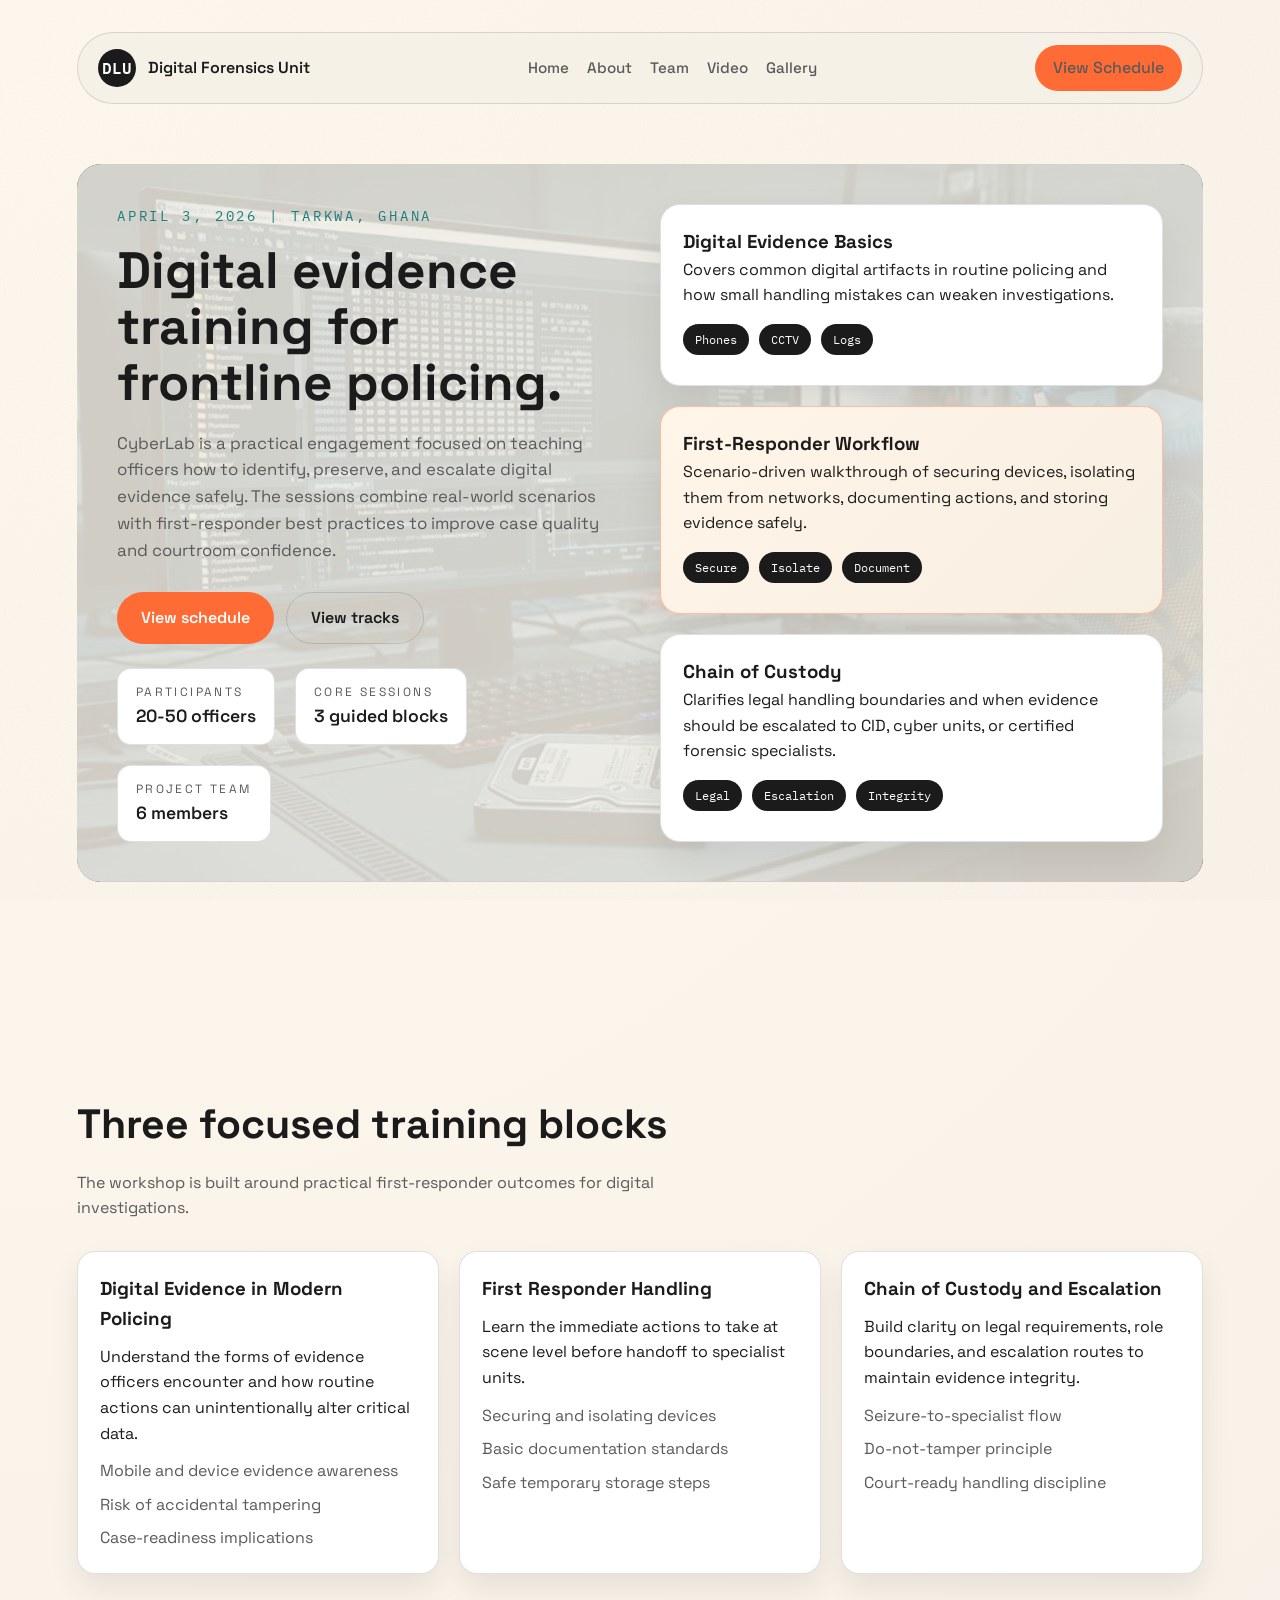
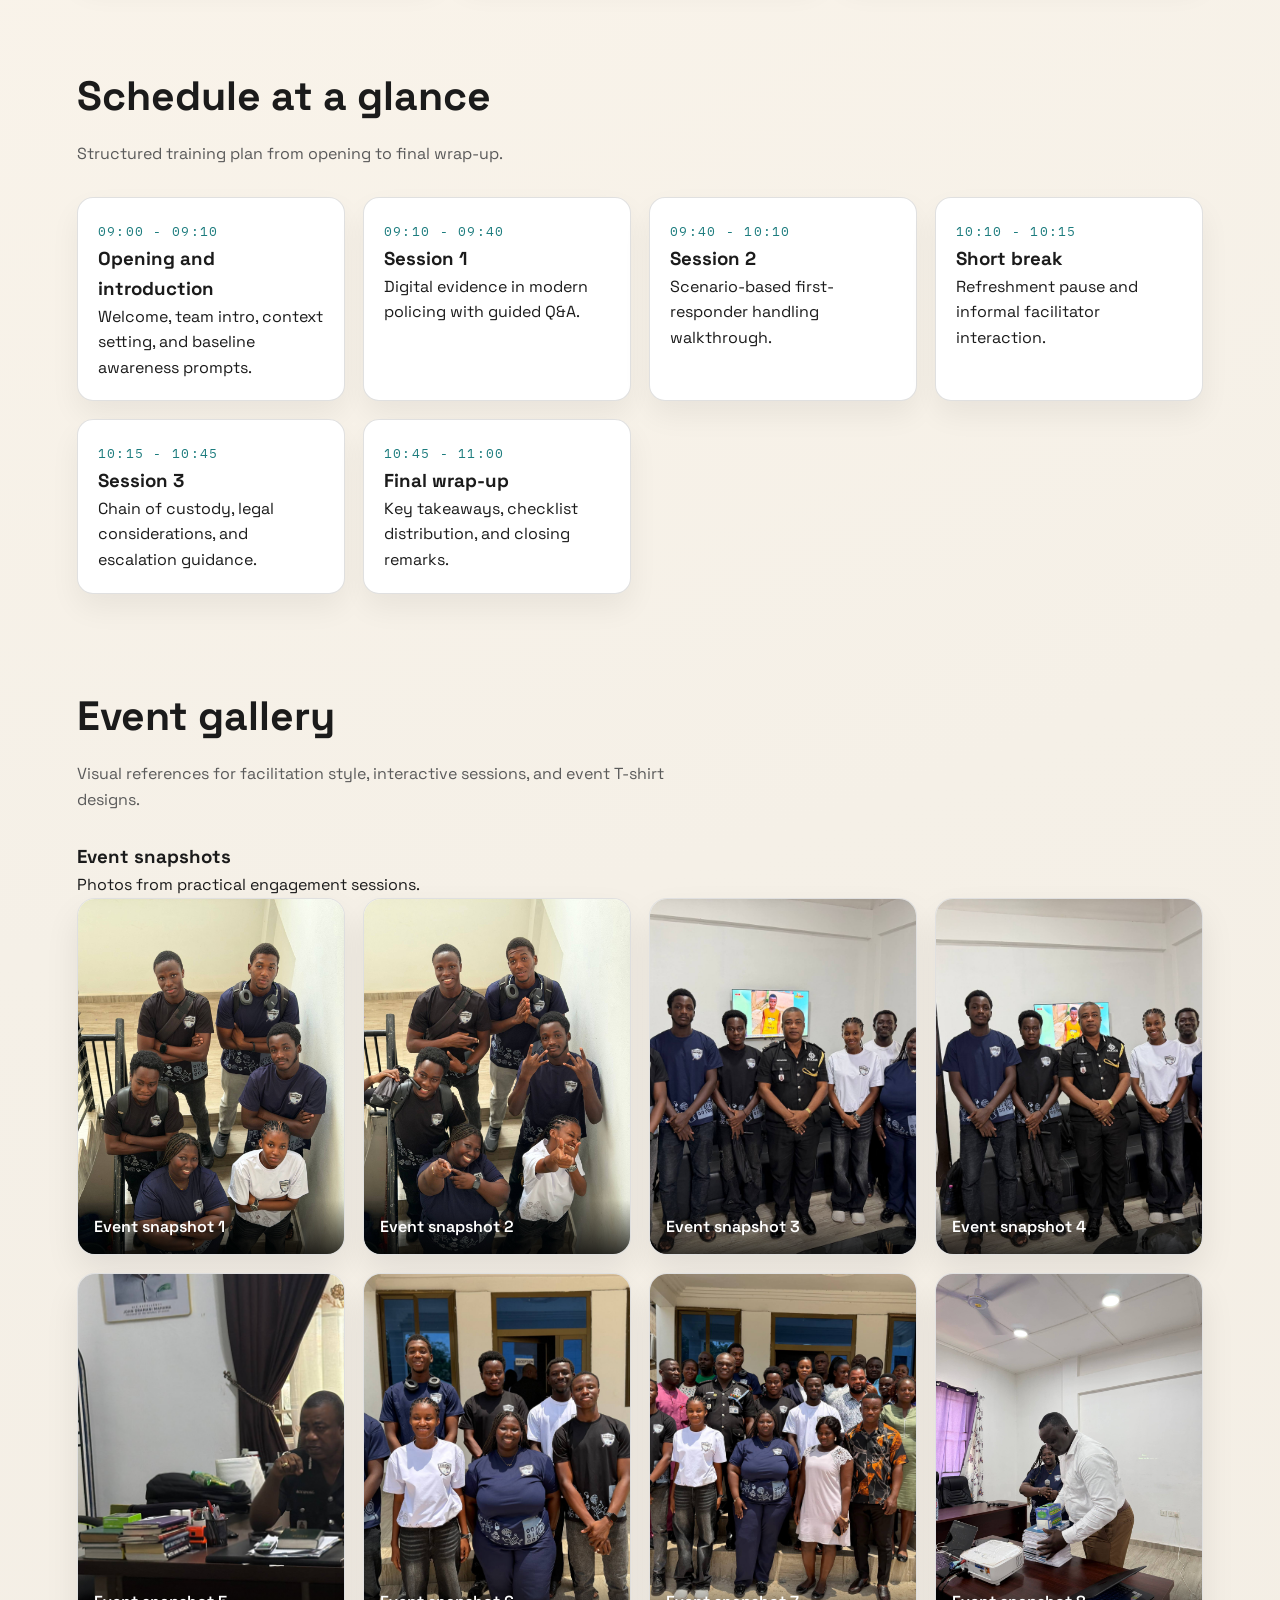
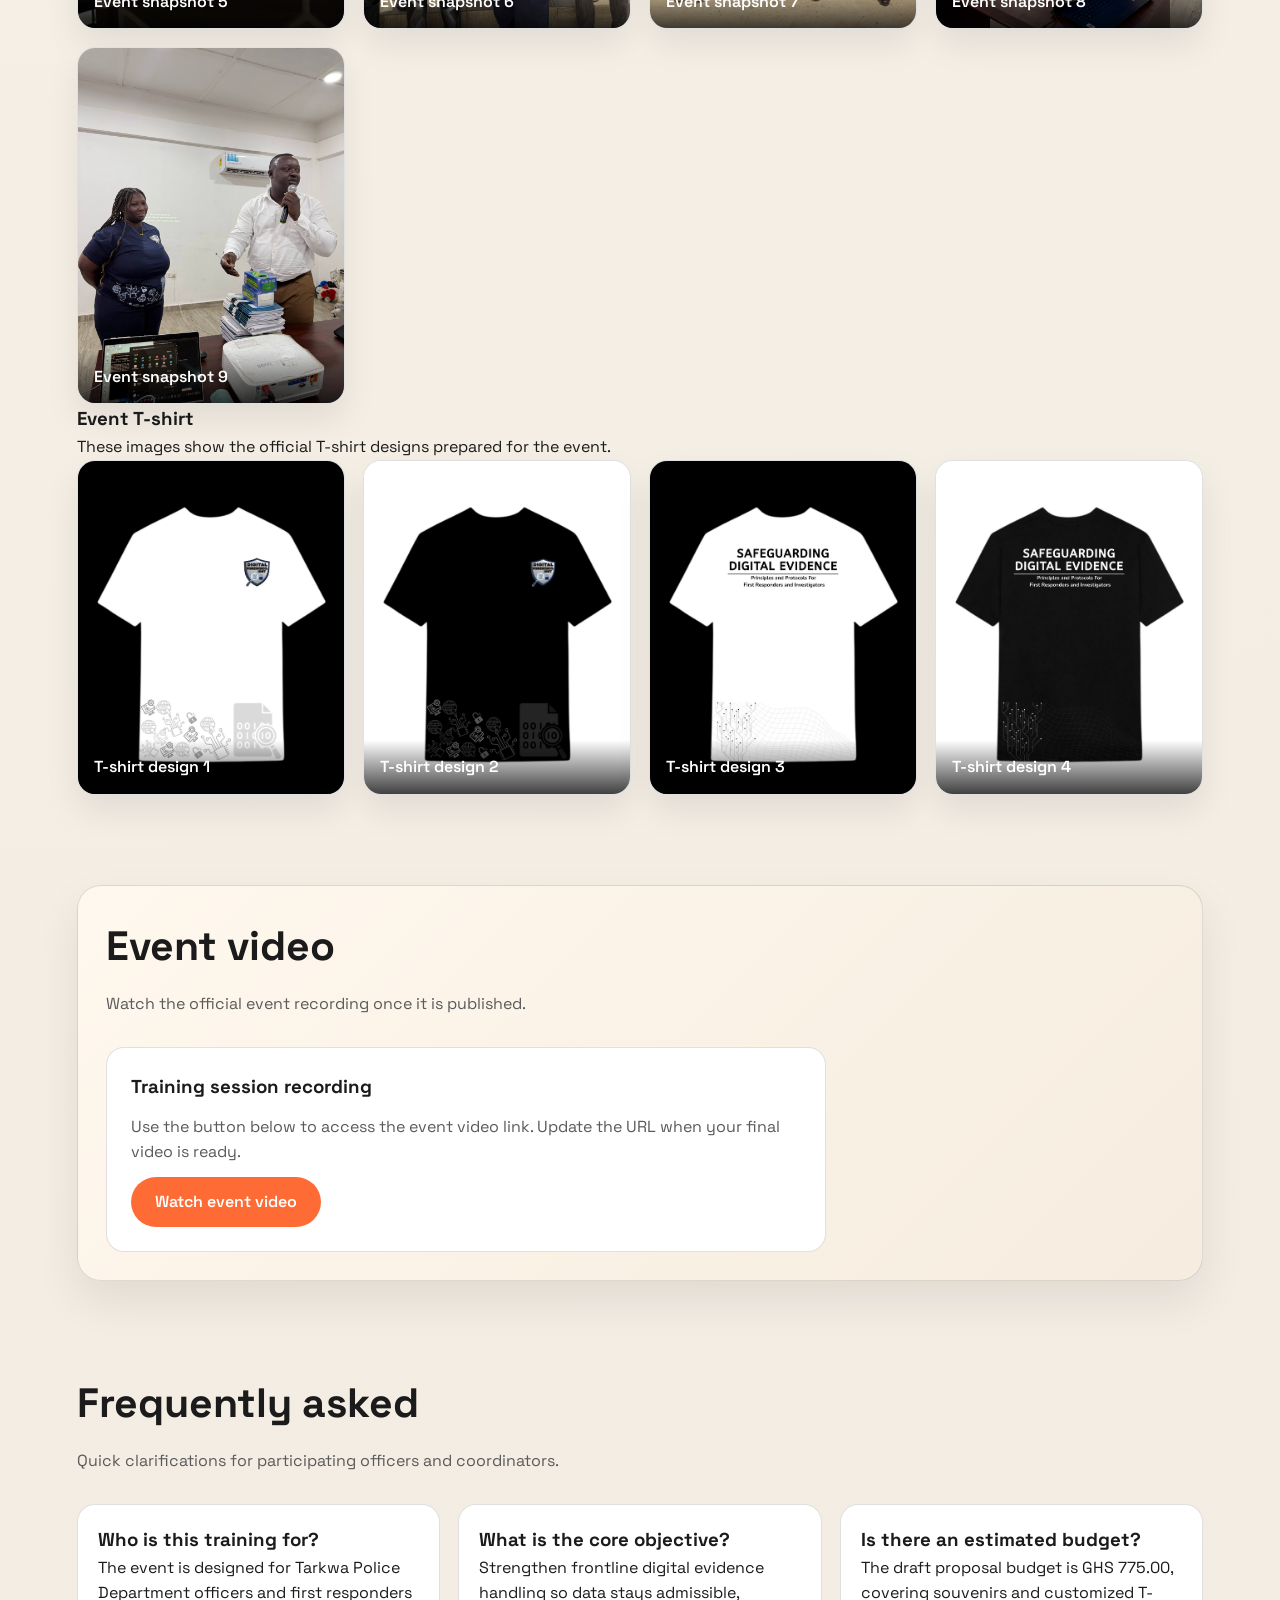
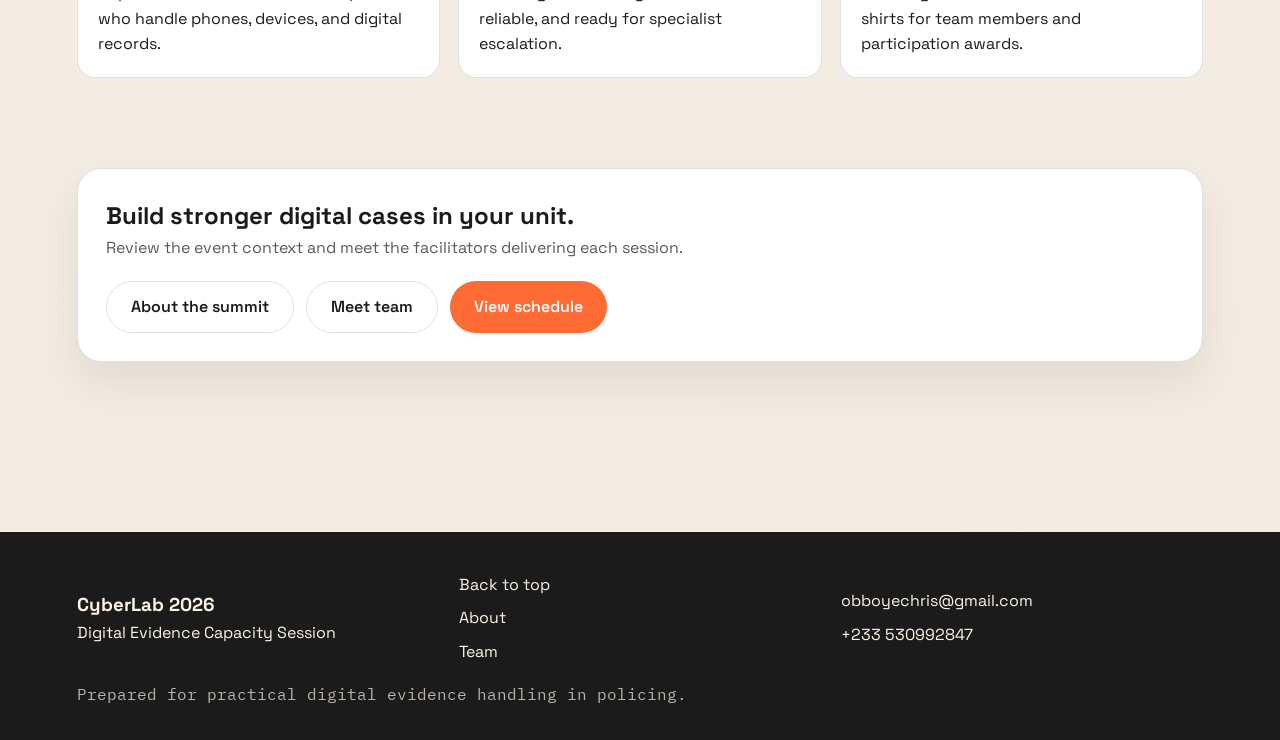
==== commit 91b19914: "Add files via upload" ====
--- a/index.html
+++ b/index.html
@@ -28,6 +28,7 @@
           <a href="index.html">Home</a>
           <a href="about.html">About</a>
           <a href="team.html">Team</a>
+          <a href="#video">Video</a>
           <a href="#gallery">Gallery</a>
         </div>
         <a class="nav-cta" href="#schedule">View Schedule</a>
@@ -340,6 +341,27 @@
         </div>
       </section>
 
+      <section class="video-section" id="video">
+        <div class="section-header">
+          <h2>Event video</h2>
+          <p>Watch the official event recording once it is published.</p>
+        </div>
+        <div class="video-card">
+          <h3>Training session recording</h3>
+          <p>
+            Use the button below to access the event video link. Update the URL when your
+            final video is ready.
+          </p>
+          <a
+            class="primary"
+            href="https://example.com/your-event-video-link"
+            target="_blank"
+            rel="noopener noreferrer"
+            >Watch event video</a
+          >
+        </div>
+      </section>
+
       <section class="faq" id="faq">
         <div class="section-header">
           <h2>Frequently asked</h2>
--- a/styles.css
+++ b/styles.css
@@ -500,6 +500,32 @@
   transform: scale(1.04);
 }
 
+.video-section {
+  background: linear-gradient(135deg, #fff8ee 0%, #f6ecdf 100%);
+  border: 1px solid var(--border);
+  border-radius: 24px;
+  padding: 28px;
+  box-shadow: 0 20px 45px rgba(0, 0, 0, 0.08);
+}
+
+.video-card {
+  background: var(--card);
+  border: 1px solid var(--border);
+  border-radius: 18px;
+  padding: 24px;
+  display: grid;
+  gap: 12px;
+  max-width: 720px;
+}
+
+.video-card p {
+  color: var(--muted);
+}
+
+.video-card .primary {
+  width: fit-content;
+}
+
 .cta-strip {
   display: flex;
   flex-wrap: wrap;
@@ -695,6 +721,7 @@
 .track-grid,
 .schedule-grid,
 .gallery-grid,
+.video-section,
 .team-grid,
 .faq-grid,
 .cta-strip {
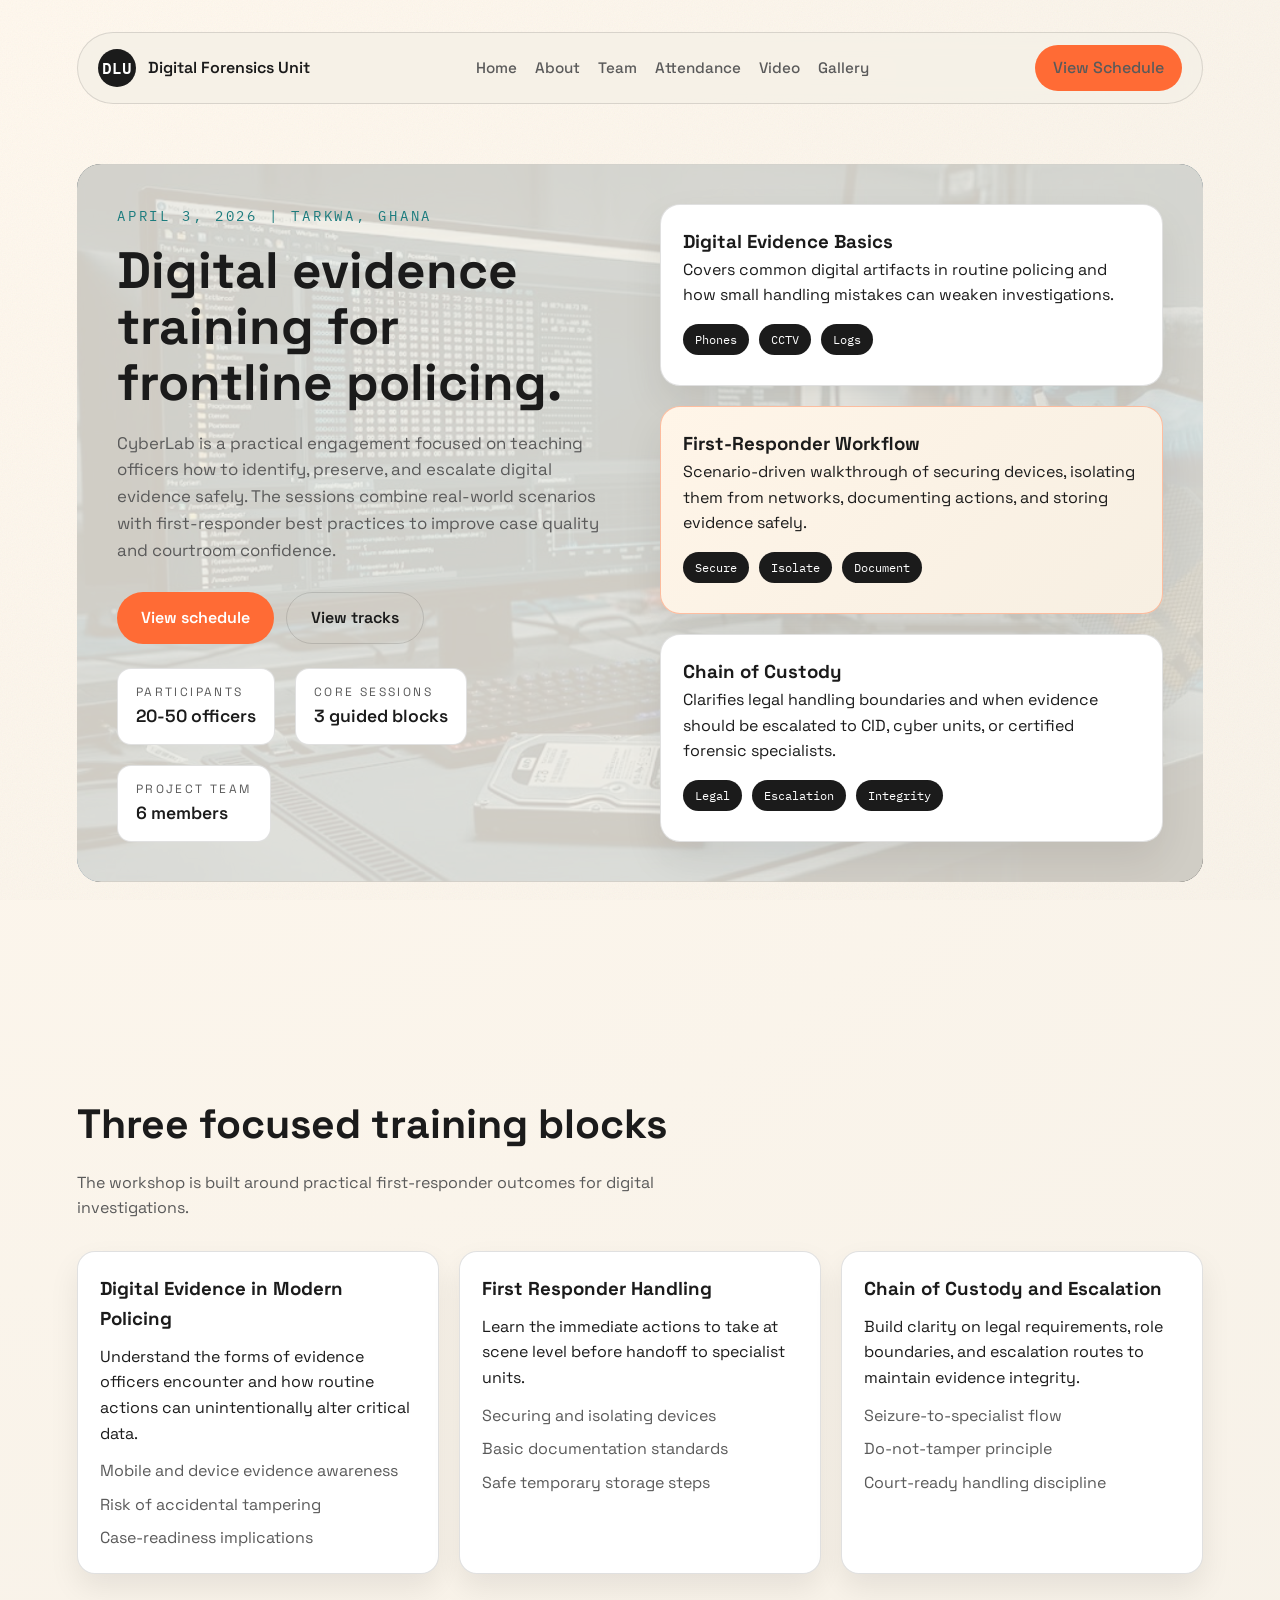
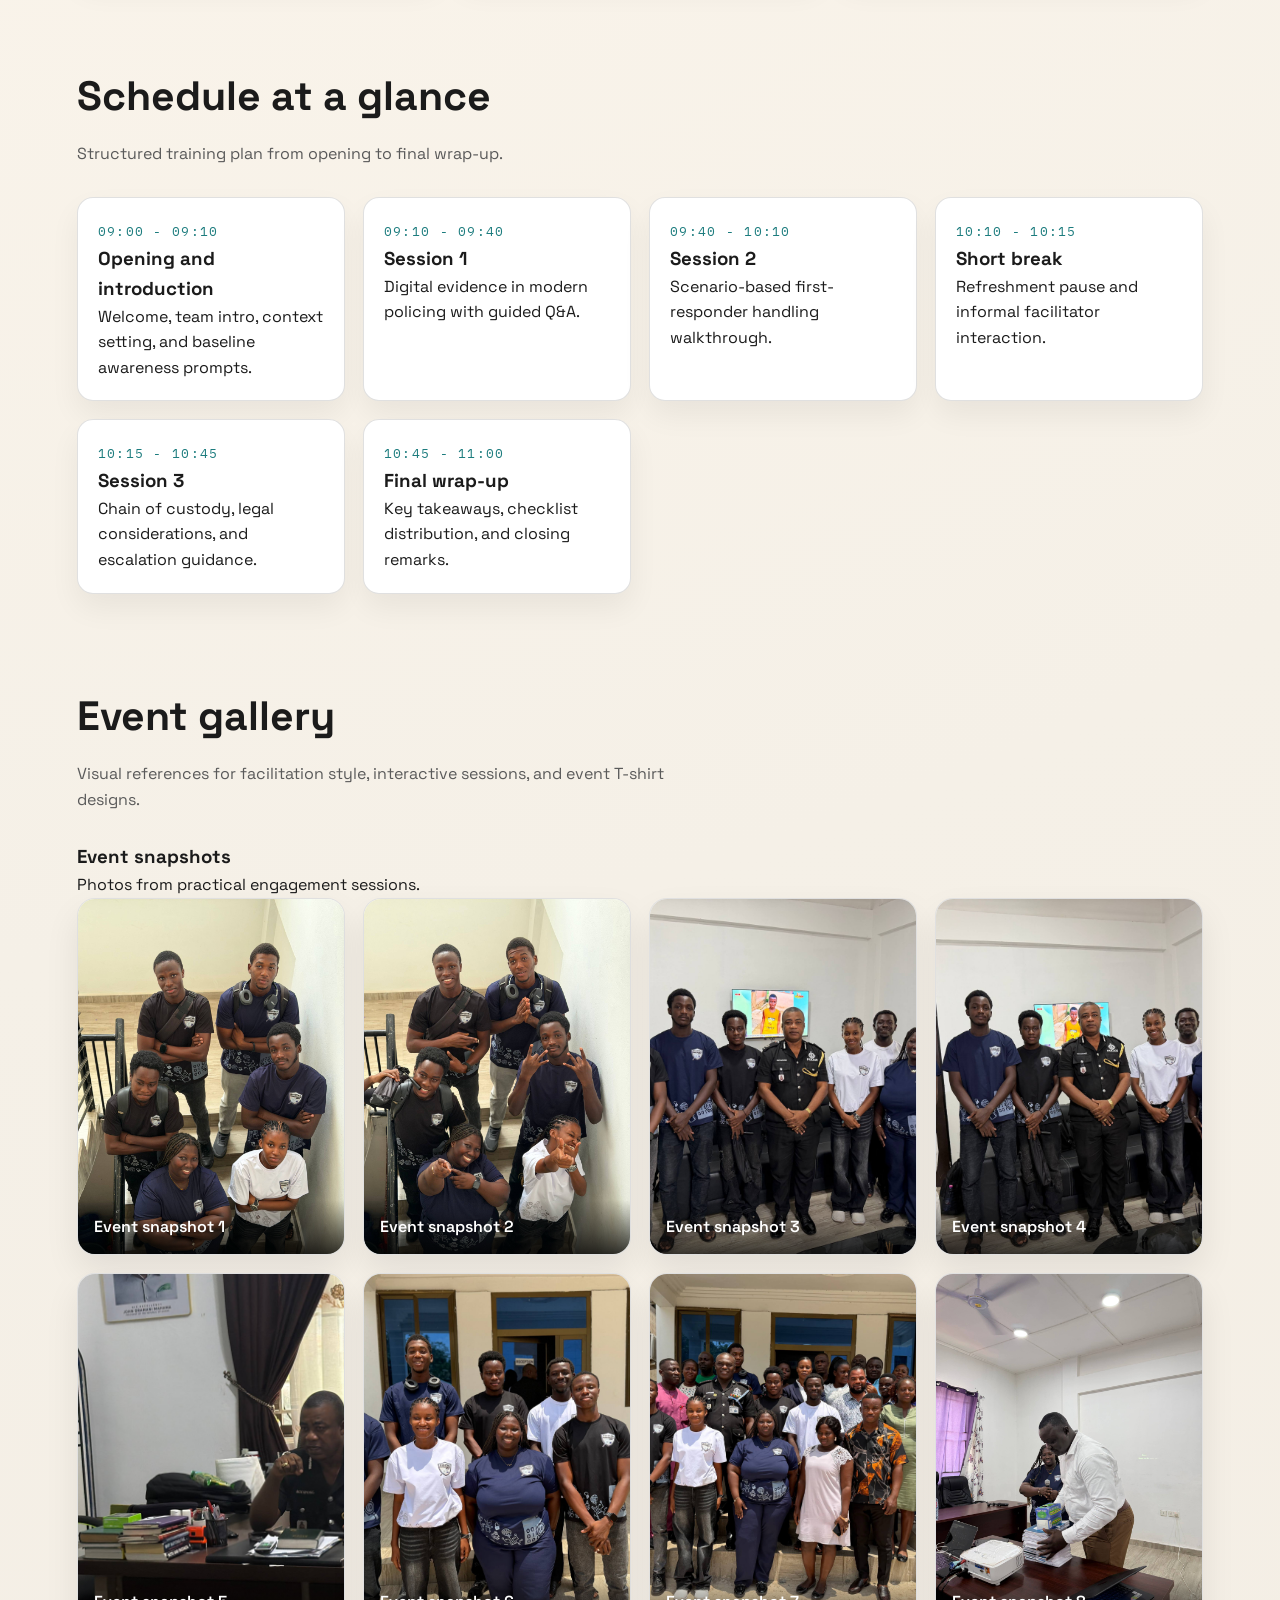
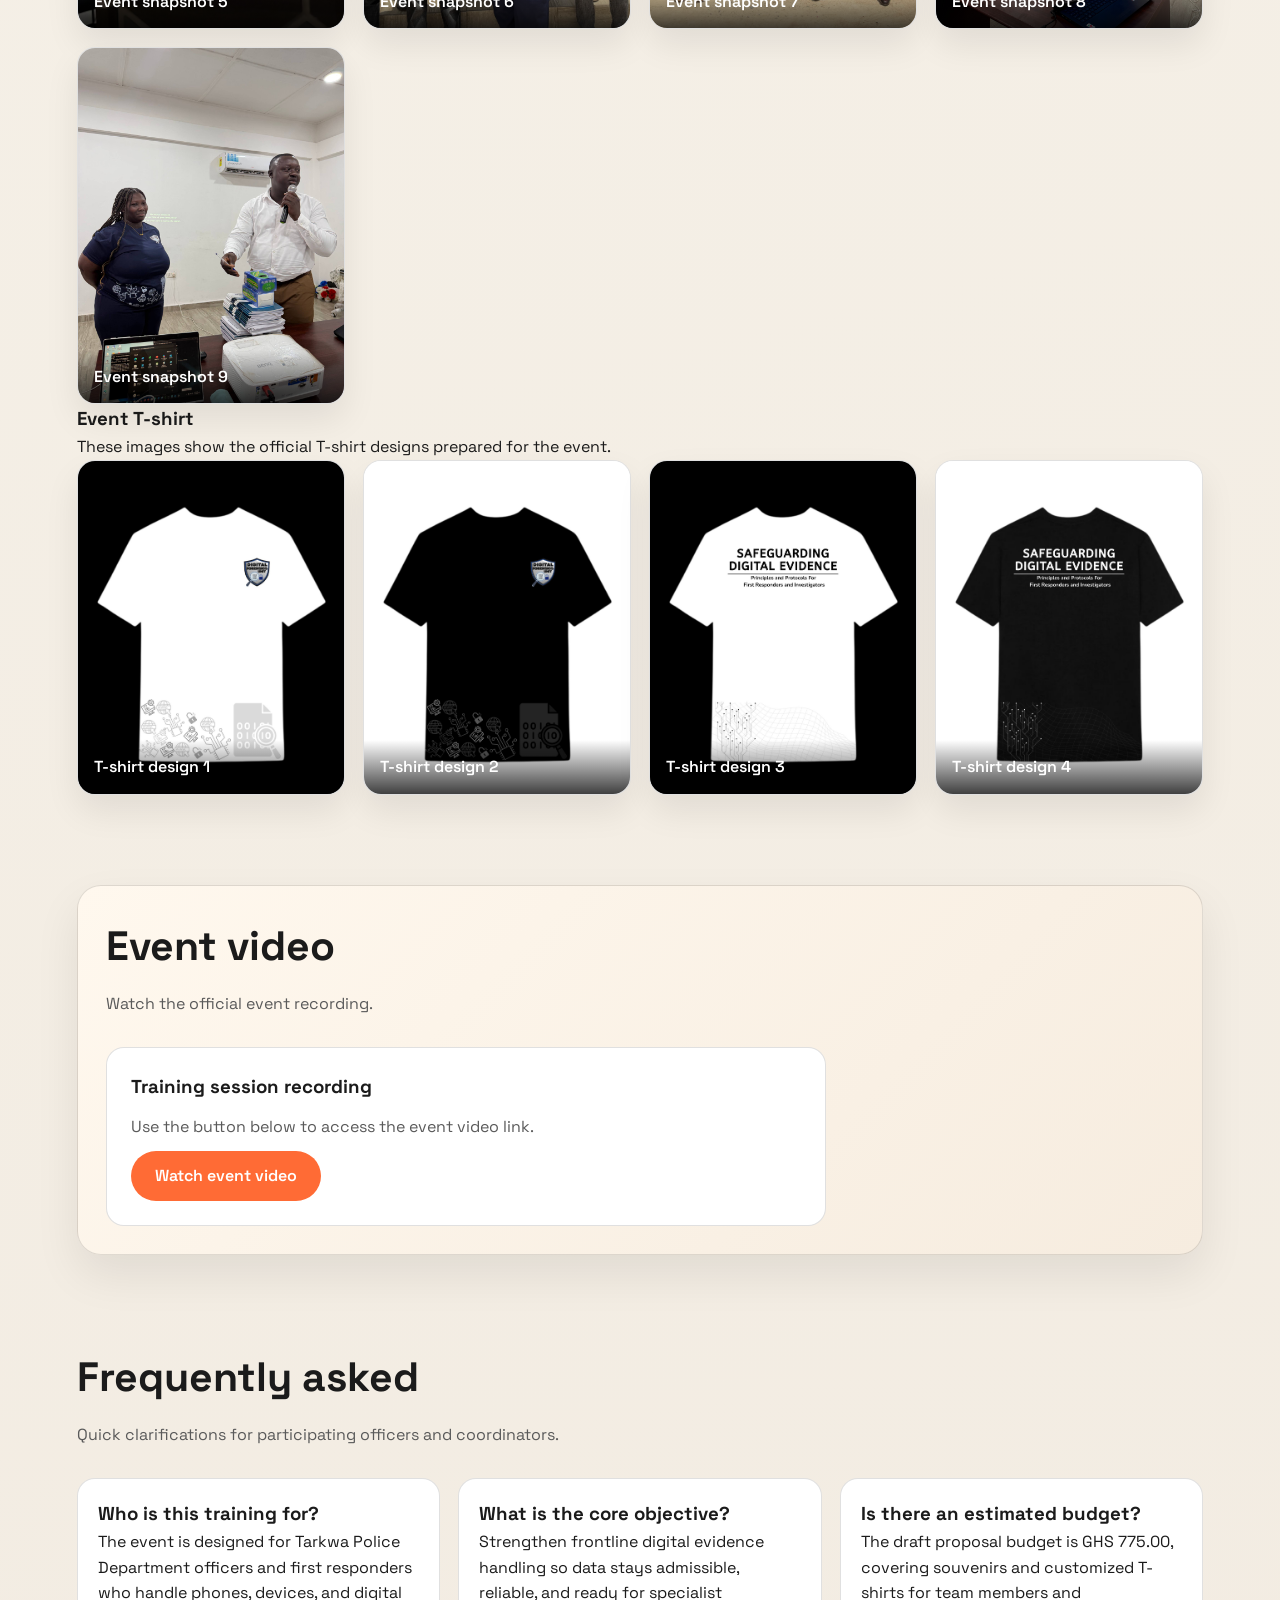
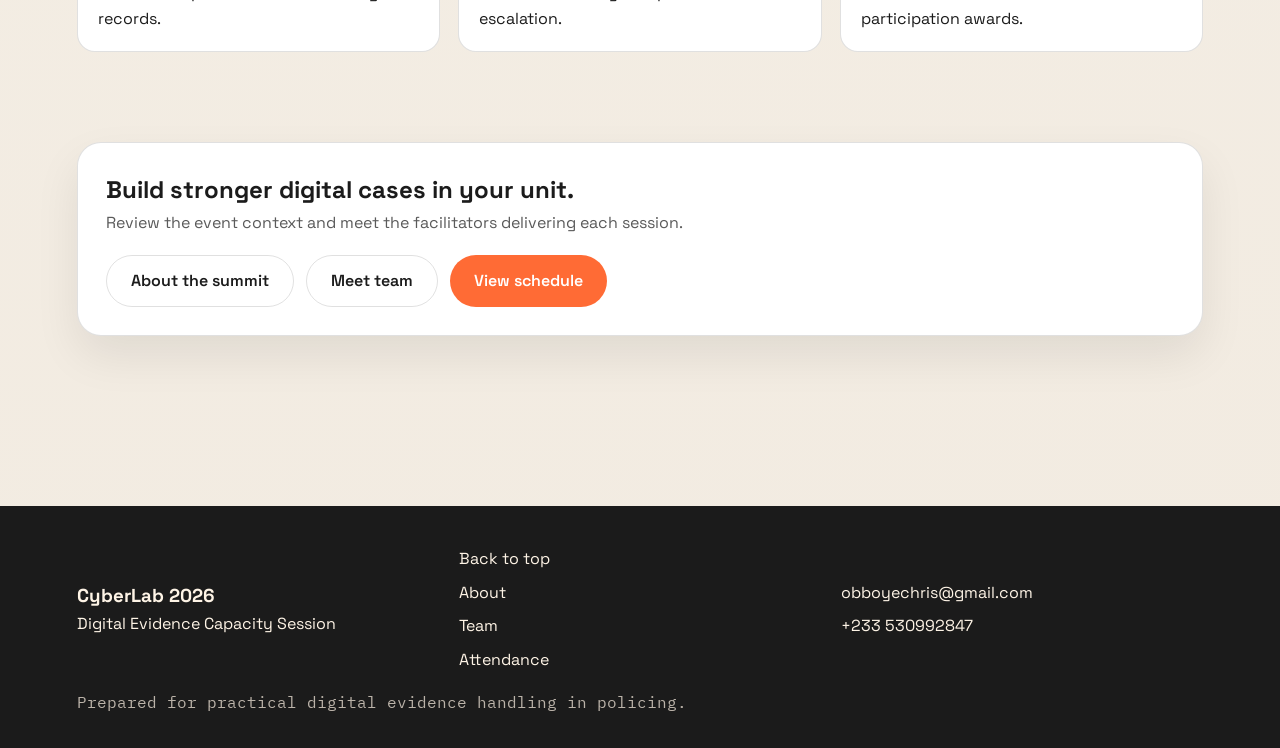
==== commit 9a8a6e40: "Add files via upload" ====
--- a/index.html
+++ b/index.html
@@ -28,6 +28,7 @@
           <a href="index.html">Home</a>
           <a href="about.html">About</a>
           <a href="team.html">Team</a>
+          <a href="Attendance.html">Attendance</a>
           <a href="#video">Video</a>
           <a href="#gallery">Gallery</a>
         </div>
@@ -344,17 +345,16 @@
       <section class="video-section" id="video">
         <div class="section-header">
           <h2>Event video</h2>
-          <p>Watch the official event recording once it is published.</p>
+          <p>Watch the official event recording.</p>
         </div>
         <div class="video-card">
           <h3>Training session recording</h3>
           <p>
-            Use the button below to access the event video link. Update the URL when your
-            final video is ready.
+            Use the button below to access the event video link.
           </p>
           <a
             class="primary"
-            href="https://example.com/your-event-video-link"
+            href="https://youtu.be/4VZIHQPS8z4"
             target="_blank"
             rel="noopener noreferrer"
             >Watch event video</a
@@ -415,6 +415,7 @@
           <a href="#top">Back to top</a>
           <a href="about.html">About</a>
           <a href="team.html">Team</a>
+          <a href="Attendance.html">Attendance</a>
         </div>
         <div class="footer-contact">
           <span>obboyechris@gmail.com</span>
--- a/styles.css
+++ b/styles.css
@@ -635,6 +635,60 @@
   padding: 20px;
 }
 
+.attendance-section {
+  margin-top: 0;
+}
+
+.attendance-table-wrap {
+  overflow-x: auto;
+  background: #d9d9d9;
+  border: 1px solid #000;
+}
+
+.attendance-table {
+  width: 100%;
+  border-collapse: collapse;
+  min-width: 1100px;
+  font-family: "Times New Roman", Times, serif;
+  color: #000;
+  background: #d9d9d9;
+}
+
+.attendance-table th,
+.attendance-table td {
+  border: 2px solid #000;
+  padding: 4px 14px;
+  font-size: 0.68rem;
+  line-height: 1.05;
+  text-transform: uppercase;
+  text-align: left;
+  white-space: nowrap;
+}
+
+.attendance-table thead th {
+  font-weight: 700;
+}
+
+.attendance-title {
+  text-align: center !important;
+  font-size: 1.65rem !important;
+  letter-spacing: 0.02em;
+  padding: 18px 0 !important;
+}
+
+.attendance-name-header {
+  width: 36%;
+  font-size: 0.74rem !important;
+  vertical-align: top;
+}
+
+.attendance-table thead tr:nth-child(2) th {
+  vertical-align: top;
+  min-height: 110px;
+  padding-top: 2px;
+  padding-bottom: 10px;
+}
+
 .footer {
   background: #1b1b1b;
   color: #fef4e6;
@@ -700,6 +754,10 @@
     width: 280px;
     height: 280px;
     margin: 0 auto;
+  }
+
+  .attendance-title {
+    font-size: 1.2rem !important;
   }
 }
 
